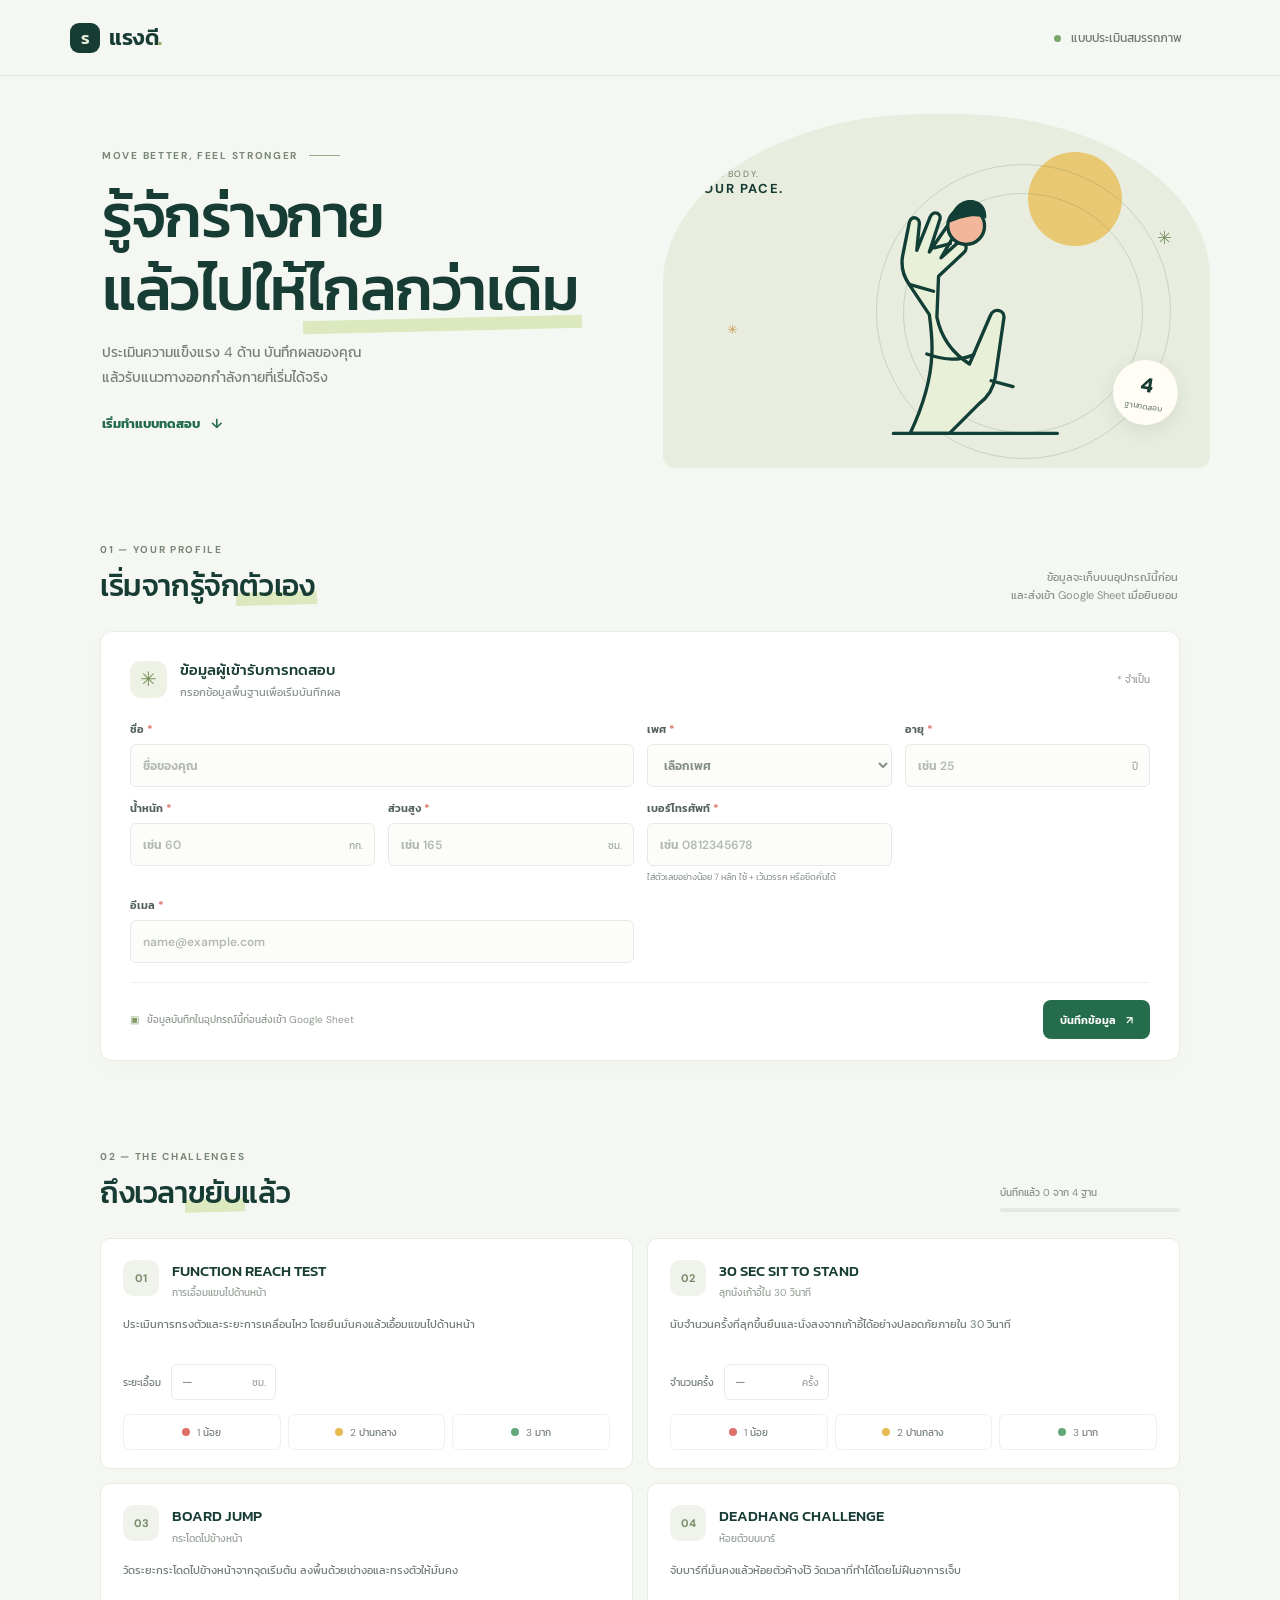
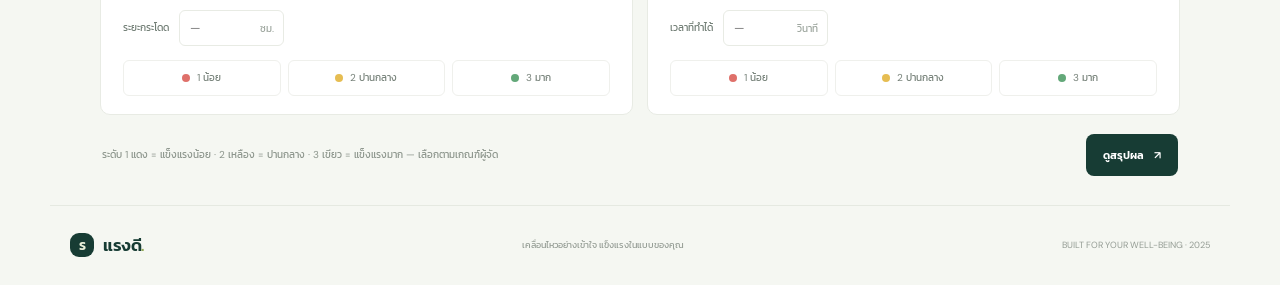
==== index.html @ 2c47b74b "Connect fitness assessment to Google Sheets Add contact fields, consent, and Sheets integration setu" ====
<!doctype html>
<html lang="th">
  <head>
    <meta charset="UTF-8" />
    <meta name="viewport" content="width=device-width, initial-scale=1.0" />
    <meta name="theme-color" content="#f5f7f2" />
    <meta
      name="description"
      content="บันทึกผลการทดสอบความแข็งแรงทั้ง 4 ฐาน พร้อมกราฟและคำแนะนำการออกกำลังกาย"
    />
    <title>แรงดี — แบบทดสอบความแข็งแรง</title>
    <link rel="preconnect" href="https://fonts.googleapis.com" />
    <link rel="preconnect" href="https://fonts.gstatic.com" crossorigin />
    <link
      href="https://fonts.googleapis.com/css2?family=DM+Sans:wght@400;500;600;700&family=Kanit:wght@400;500;600;700&display=swap"
      rel="stylesheet"
    />
    <link rel="stylesheet" href="styles.css" />
  </head>
  <body>
    <header class="topbar">
      <a class="brand" href="#" aria-label="แรงดี หน้าหลัก">
        <span class="brand-mark" aria-hidden="true">ร</span>
        <span>แรงดี<span class="brand-dot">.</span></span>
      </a>
      <span class="topbar-note"><span class="live-dot"></span> แบบประเมินสมรรถภาพ</span>
    </header>

    <main>
      <section class="hero">
        <div class="hero-copy">
          <div class="eyebrow"><span>MOVE BETTER, FEEL STRONGER</span><span class="eyebrow-line"></span></div>
          <h1>รู้จักร่างกาย<br />แล้วไปให้<span class="highlight">ไกลกว่าเดิม</span></h1>
          <p>ประเมินความแข็งแรง 4 ด้าน บันทึกผลของคุณ<br class="desktop-break" />แล้วรับแนวทางออกกำลังกายที่เริ่มได้จริง</p>
          <a class="text-link" href="#assessment">เริ่มทำแบบทดสอบ <span aria-hidden="true">↓</span></a>
        </div>
        <div class="hero-art" aria-hidden="true">
          <div class="art-sun"></div>
          <div class="art-circle art-circle-one"></div>
          <div class="art-circle art-circle-two"></div>
          <div class="art-caption"><span>YOUR BODY.</span><strong>YOUR PACE.</strong></div>
          <svg class="art-figure" viewBox="0 0 330 310" fill="none">
            <path d="M91 299c16-34 25-66 26-95 1-17-1-32-3-47l-24-36c-7-10-10-22-8-34l8-40c2-9 13-7 12 2l-3 31 16-40c4-9 15-4 11 5l-12 37 22-32c6-8 15 0 10 8l-18 31 19-17c8-6 15 5 8 11l-30 28-2 49c5 24 17 42 39 56l25-58c4-10 18-7 16 4l-10 69c-2 13-9 25-20 33l-35 35H91Z" fill="#E9F0D8" stroke="#123F35" stroke-width="4" stroke-linejoin="round"/>
            <path d="m120 77 19-5M91 121l28 8M111 204c23 8 38 8 56 1M188 236l26 7" stroke="#123F35" stroke-width="4" stroke-linecap="round"/>
            <circle cx="158" cy="51" r="22" fill="#F2B69B" stroke="#123F35" stroke-width="4"/>
            <path d="M138 47c2-17 13-29 28-27 12 2 17 11 16 22-12-5-25-3-44 5Z" fill="#123F35"/>
            <path d="M71 299h196" stroke="#123F35" stroke-width="4" stroke-linecap="round"/>
          </svg>
          <div class="art-sticker"><span>4</span><small>ฐานทดสอบ</small></div>
          <div class="art-sparkle sparkle-one">✳</div><div class="art-sparkle sparkle-two">✳</div>
        </div>
      </section>

      <section class="profile-section section-wrap" id="assessment">
        <div class="section-heading">
          <div>
            <div class="eyebrow"><span>01 — YOUR PROFILE</span></div>
            <h2>เริ่มจากรู้จัก<span class="highlight">ตัวเอง</span></h2>
          </div>
          <p class="section-side-note">ข้อมูลจะเก็บบนอุปกรณ์นี้ก่อน<br />และส่งเข้า Google Sheet เมื่อยินยอม</p>
        </div>
        <form class="profile-card" id="profile-form">
          <div class="profile-card-top">
            <div class="profile-icon" aria-hidden="true">✳</div>
            <div><h3>ข้อมูลผู้เข้ารับการทดสอบ</h3><p>กรอกข้อมูลพื้นฐานเพื่อเริ่มบันทึกผล</p></div>
            <span class="required-note">* จำเป็น</span>
          </div>
          <div class="form-grid">
            <label class="field field-name">
              <span>ชื่อ <b>*</b></span>
              <input name="name" autocomplete="name" placeholder="ชื่อของคุณ" required maxlength="60" />
            </label>
            <label class="field">
              <span>เพศ <b>*</b></span>
              <select name="gender" required>
                <option value="" disabled selected>เลือกเพศ</option>
                <option value="หญิง">หญิง</option>
                <option value="ชาย">ชาย</option>
                <option value="ไม่ระบุ">ไม่ระบุ</option>
              </select>
            </label>
            <label class="field">
              <span>อายุ <b>*</b></span>
              <span class="input-unit"><input name="age" type="number" min="5" max="120" placeholder="เช่น 25" required /><em>ปี</em></span>
            </label>
            <label class="field">
              <span>น้ำหนัก <b>*</b></span>
              <span class="input-unit"><input name="weight" type="number" min="10" max="400" step="0.1" placeholder="เช่น 60" required /><em>กก.</em></span>
            </label>
            <label class="field">
              <span>ส่วนสูง <b>*</b></span>
              <span class="input-unit"><input name="height" type="number" min="50" max="250" step="0.1" placeholder="เช่น 165" required /><em>ซม.</em></span>
            </label>
            <label class="field">
              <span>เบอร์โทรศัพท์ <b>*</b></span>
              <input name="phone" type="tel" autocomplete="tel" inputmode="tel" placeholder="เช่น 0812345678" required maxlength="20" aria-describedby="phone-help" />
              <small id="phone-help" class="field-help">ใส่ตัวเลขอย่างน้อย 7 หลัก ใช้ + เว้นวรรค หรือขีดคั่นได้</small>
            </label>
            <label class="field field-email">
              <span>อีเมล <b>*</b></span>
              <input name="email" type="email" autocomplete="email" placeholder="name@example.com" required maxlength="254" />
            </label>
          </div>
          <div class="profile-card-bottom">
            <span class="privacy-note"><span aria-hidden="true">▣</span> ข้อมูลบันทึกในอุปกรณ์นี้ก่อนส่งเข้า Google Sheet</span>
            <button class="button button-primary" type="submit">บันทึกข้อมูล <span aria-hidden="true">↗</span></button>
          </div>
        </form>
      </section>

      <section class="tests-section section-wrap" id="tests">
        <div class="section-heading">
          <div>
            <div class="eyebrow"><span>02 — THE CHALLENGES</span></div>
            <h2>ถึงเวลา<span class="highlight">ขยับ</span>แล้ว</h2>
          </div>
          <div class="progress-block"><span id="progress-label">บันทึกแล้ว 0 จาก 4 ฐาน</span><div class="progress-track"><span id="progress-bar"></span></div></div>
        </div>
        <div class="test-grid" id="test-grid"></div>
        <div class="test-footer">        <span>ระดับ 1 แดง = แข็งแรงน้อย · 2 เหลือง = ปานกลาง · 3 เขียว = แข็งแรงมาก — เลือกตามเกณฑ์ผู้จัด</span><button id="results-button" class="button button-dark" type="button">ดูสรุปผล <span aria-hidden="true">↗</span></button></div>
      </section>

      <section class="results-section section-wrap" id="results" hidden>
        <div class="section-heading">
          <div>
            <div class="eyebrow"><span>03 — YOUR RESULTS</span></div>
            <h2>ความแข็งแรง<span class="highlight">ของคุณ</span></h2>
          </div>
          <button class="button button-outline" id="print-button" type="button"><span aria-hidden="true">▤</span> พิมพ์ผลประเมิน</button>
        </div>
        <div class="results-grid">
          <article class="result-card chart-card">
            <div class="result-card-heading"><div><h3>ภาพรวมสมรรถภาพ</h3><p>คะแนนรายฐาน จากระดับ 1–3</p></div><span class="chart-badge">RADAR</span></div>
            <div class="chart-wrap" id="radar-chart"></div>
            <div class="chart-legend"><span><i class="legend-dot red"></i>1 แข็งแรงน้อย</span><span><i class="legend-dot yellow"></i>2 ปานกลาง</span><span><i class="legend-dot green"></i>3 แข็งแรงมาก</span></div>
          </article>
          <article class="result-card advice-card">
            <div class="result-card-heading"><div><h3>แนวทางพัฒนาต่อ</h3><p id="advice-intro">คำแนะนำเฉพาะจากผลการทดสอบ</p></div><span class="advice-icon" aria-hidden="true">↗</span></div>
            <div id="advice-list" class="advice-list"></div>
            <div class="safety-note"><span aria-hidden="true">✳</span><p>เริ่มจากระดับที่ทำไหว วอร์มอัปก่อนทุกครั้ง และหยุดทันทีหากมีอาการเจ็บหรือเวียนศีรษะ</p></div>
          </article>
        </div>
        <form class="sheet-submit-panel" id="sheet-submit-form">
          <div class="sheet-submit-copy">
            <h3>บันทึกผลลง Google Sheet</h3>
            <p>ข้อมูลติดต่อและผลทดสอบจะถูกส่งไปยังชีตของผู้จัดแบบประเมิน เพื่อใช้บันทึกผล กรุณายินยอมก่อนส่ง</p>
          </div>
          <label class="consent-row">
            <input id="sheet-consent" type="checkbox" required />
            <span>ฉันยินยอมให้ส่งข้อมูลติดต่อและผลการทดสอบไปจัดเก็บใน Google Sheet ตามที่ระบุไว้</span>
          </label>
          <div class="sheet-submit-actions">
            <p id="sheet-submit-status" class="sheet-submit-status" role="status" aria-live="polite"></p>
            <button id="sheet-submit-button" class="button button-primary" type="submit">ยินยอมและส่งผล <span aria-hidden="true">↗</span></button>
          </div>
        </form>
        <div class="result-bottom"><span id="result-profile"></span><button class="text-link" id="edit-results" type="button">กลับไปแก้ไขผล <span aria-hidden="true">↑</span></button></div>
      </section>
    </main>

    <footer><a class="brand footer-brand" href="#"><span class="brand-mark" aria-hidden="true">ร</span><span>แรงดี<span class="brand-dot">.</span></span></a><span>เคลื่อนไหวอย่างเข้าใจ แข็งแรงในแบบของคุณ</span><span>BUILT FOR YOUR WELL-BEING · 2025</span></footer>

    <script src="config.js"></script>
    <script src="app.js"></script>
  </body>
</html>
---- styles.css ----
:root {
  color-scheme: light;
  --ink: #173c34;
  --muted: #78827b;
  --paper: #f5f7f2;
  --white: #fff;
  --green: #256c4d;
  --mint: #e6eddb;
  --line: #e6e9e2;
  --red: #df706a;
  --yellow: #e6bd52;
  --strong-green: #63a879;
  font-family: "DM Sans", "Kanit", sans-serif;
}

* { box-sizing: border-box; }
html { scroll-behavior: smooth; }
body { margin: 0; background: var(--paper); color: var(--ink); }
button, input, select { font: inherit; }
button, a { -webkit-tap-highlight-color: transparent; }
button { cursor: pointer; }
.topbar { height: 76px; padding: 0 max(calc((100vw - 1180px) / 2), 5.5vw); display: flex; align-items: center; justify-content: space-between; border-bottom: 1px solid rgba(23,60,52,.08); }
.brand { display: inline-flex; gap: 9px; align-items: center; color: var(--ink); font-family: "Kanit", sans-serif; font-size: 22px; font-weight: 600; text-decoration: none; letter-spacing: -.5px; }
.brand-mark { width: 30px; height: 30px; display: grid; place-items: center; border-radius: 9px; background: var(--ink); color: #e8f0da; font-size: 17px; }
.brand-dot { color: #93aa57; }
.topbar-note { margin-left: auto; margin-right: 28px; color: #6f7a72; font-size: 12px; }
.live-dot { display: inline-block; width: 7px; height: 7px; margin-right: 7px; border-radius: 50%; background: #79a66d; }
.button { min-height: 44px; display: inline-flex; align-items: center; justify-content: center; gap: 10px; padding: 0 17px; border: 0; border-radius: 8px; font-weight: 600; transition: transform .18s ease, background .18s ease; }
.button:hover { transform: translateY(-1px); }
.button svg { width: 17px; height: 17px; fill: none; stroke: currentColor; stroke-width: 1.6; stroke-linecap: round; stroke-linejoin: round; }
.button-outline { border: 1px solid #dfe4dc; background: transparent; color: var(--ink); }
.button-outline:hover { background: white; }
.button-primary { background: var(--green); color: white; }
.button-primary:hover { background: #1d5e41; }
.button-dark { background: var(--ink); color: white; }
.button-dark:hover { background: #24574a; }
.hero { position: relative; display: grid; grid-template-columns: 1.04fr .96fr; align-items: center; max-width: 1180px; min-height: 438px; margin: auto; padding: 26px 20px 34px; overflow: hidden; }
.hero-copy { z-index: 1; padding-left: 32px; }
.eyebrow { display: flex; align-items: center; gap: 11px; color: #788678; font-size: 10px; font-weight: 700; letter-spacing: 1.7px; }
.eyebrow-line { width: 31px; height: 1px; background: #9baa8c; }
h1, h2, h3, p { margin-top: 0; }
.hero h1 { margin: 17px 0 14px; font-family: "Kanit", sans-serif; font-size: clamp(42px, 5vw, 61px); font-weight: 500; line-height: 1.2; letter-spacing: -1.5px; }
.highlight { position: relative; white-space: nowrap; }
.highlight::after { position: absolute; z-index: -1; right: -3px; bottom: 3px; left: -3px; height: 13px; content: ""; background: #dce8bd; transform: rotate(-1.3deg); }
.hero-copy p { margin-bottom: 22px; color: #758078; font-size: 14px; line-height: 1.8; }
.text-link { padding: 0; border: 0; background: transparent; color: var(--green); font-size: 13px; font-weight: 700; text-decoration: none; }
.text-link span { display: inline-block; margin-left: 8px; transition: transform .15s ease; }
.text-link:hover span { transform: translateY(3px); }
.hero-art { position: relative; height: 354px; overflow: hidden; border-radius: 48% 46% 12px 12px; background: #e8eddf; }
.art-sun { position: absolute; top: 38px; right: 88px; width: 94px; height: 94px; border-radius: 50%; background: #e9c873; }
.art-circle { position: absolute; border: 1px solid rgba(53,88,64,.18); border-radius: 50%; }
.art-circle-one { width: 240px; height: 240px; top: 79px; right: 67px; }
.art-circle-two { width: 295px; height: 295px; top: 50px; right: 39px; }
.art-figure { position: absolute; right: 100px; bottom: 0; width: 276px; height: 310px; }
.art-caption { position: absolute; top: 54px; left: 32px; display: flex; flex-direction: column; color: #6e7c68; font-size: 9px; letter-spacing: 1.6px; }
.art-caption strong { color: var(--ink); font-size: 13px; }
.art-sticker { position: absolute; right: 32px; bottom: 43px; display: grid; width: 65px; height: 65px; align-content: center; justify-items: center; border-radius: 50%; background: #fffdf6; box-shadow: 0 5px 20px #173c3417; transform: rotate(9deg); }
.art-sticker span { font-family: "Kanit", sans-serif; font-size: 22px; font-weight: 600; line-height: 1; }
.art-sticker small { margin-top: 4px; color: #738075; font-size: 8px; }
.art-sparkle { position: absolute; color: #799464; font-size: 18px; }
.sparkle-one { top: 112px; right: 38px; }
.sparkle-two { top: 207px; left: 64px; color: #c69e54; font-size: 13px; }
.section-wrap { max-width: 1120px; margin: 0 auto; padding: 56px 20px 24px; scroll-margin-top: 20px; }
.profile-section { padding-top: 29px; }
.section-heading { display: flex; align-items: end; justify-content: space-between; margin-bottom: 23px; }
.section-heading h2 { margin: 7px 0 0; font-family: "Kanit", sans-serif; font-size: 30px; font-weight: 500; letter-spacing: -.4px; }
.section-side-note { margin: 0 2px 3px; color: #889188; font-size: 11px; line-height: 1.7; text-align: right; }
.profile-card { padding: 26px 29px 21px; border: 1px solid #eaede6; border-radius: 12px; background: white; box-shadow: 0 8px 26px #173c3405; }
.profile-card-top { display: flex; align-items: center; gap: 13px; margin-bottom: 21px; }
.profile-icon { width: 37px; height: 37px; display: grid; place-items: center; border-radius: 11px; background: #edf2e4; color: #78905b; font-size: 20px; }
.profile-card-top h3 { margin: 0 0 3px; font-family: "Kanit", sans-serif; font-size: 15px; font-weight: 500; }
.profile-card-top p { margin: 0; color: #8a938c; font-size: 11px; }
.required-note { margin-left: auto; color: #99a097; font-size: 10px; }
.required-note::first-letter { color: #d87969; }
.form-grid { display: grid; grid-template-columns: repeat(4, minmax(0, 1fr)); gap: 13px; }
.field-name, .field-email { grid-column: span 2; }
.field { display: flex; flex-direction: column; gap: 7px; color: #53625a; font-size: 11px; font-weight: 600; }
.field > span:first-child b { color: #d77767; }
.field input, .field select { width: 100%; height: 43px; padding: 0 12px; border: 1px solid #e7eae4; border-radius: 6px; outline: none; background: #fcfdfb; color: var(--ink); font-size: 12px; }
.field input::placeholder { color: #b2b9b1; }
.field-help { margin-top: -3px; color: #929b93; font-size: 9px; font-weight: 400; }
.field input:focus, .field select:focus { border-color: #94ad82; box-shadow: 0 0 0 3px #8aa77320; }
.field select { appearance: auto; color: #869087; }
.input-unit { position: relative; display: block; }
.input-unit input { padding-right: 43px; }
.input-unit em { position: absolute; top: 50%; right: 12px; color: #a0a9a0; font-size: 10px; font-style: normal; font-weight: 400; transform: translateY(-50%); }
.profile-card-bottom { display: flex; align-items: center; justify-content: space-between; margin-top: 19px; padding-top: 17px; border-top: 1px solid #f0f1ed; }
.privacy-note { color: #919990; font-size: 10px; }
.privacy-note span { margin-right: 5px; color: #849b68; }
.profile-card-bottom .button { min-height: 39px; font-size: 11px; }
.tests-section { padding-top: 65px; }
.progress-block { width: 180px; margin-bottom: 3px; color: #858e86; font-size: 10px; }
.progress-track { height: 4px; margin-top: 8px; overflow: hidden; border-radius: 5px; background: #e5e9e1; }
.progress-track span { display: block; width: 0; height: 100%; border-radius: inherit; background: #78a267; transition: width .3s ease; }
.test-grid { display: grid; grid-template-columns: repeat(2, 1fr); gap: 14px; }
.test-card { position: relative; padding: 21px 22px 18px; border: 1px solid #e8ebe4; border-radius: 10px; background: white; transition: border-color .2s, transform .2s, box-shadow .2s; }
.test-card:hover { border-color: #cbd6c3; box-shadow: 0 7px 22px #173c3407; transform: translateY(-2px); }
.test-card-header { display: flex; align-items: start; gap: 13px; }
.test-number { display: grid; width: 36px; height: 36px; flex: 0 0 auto; place-items: center; border-radius: 10px; background: #f0f3eb; color: #788b68; font-size: 11px; font-weight: 700; }
.test-name { margin: 1px 0 4px; font-family: "Kanit", sans-serif; font-size: 15px; font-weight: 500; line-height: 1.35; }
.test-subtitle { margin: 0; color: #98a098; font-size: 10px; }
.test-description { min-height: 35px; margin: 16px 0 13px; color: #717d74; font-size: 11px; line-height: 1.6; }
.test-measure { display: flex; align-items: center; gap: 10px; margin-bottom: 14px; }
.test-measure label { color: #6e7b72; font-size: 10px; }
.measure-input-wrap { position: relative; width: 105px; }
.measure-input-wrap input { width: 100%; height: 36px; padding: 0 38px 0 10px; border: 1px solid #e8ebe4; border-radius: 6px; outline: none; font-size: 12px; }
.measure-input-wrap input:focus { border-color: #94ad82; }
.measure-input-wrap span { position: absolute; top: 50%; right: 10px; color: #9ca59d; font-size: 10px; transform: translateY(-50%); }
.level-picker { display: grid; grid-template-columns: repeat(3, 1fr); gap: 7px; }
.level-option { position: relative; }
.level-option input { position: absolute; width: 1px; height: 1px; opacity: 0; }
.level-option span { display: flex; min-height: 36px; align-items: center; justify-content: center; gap: 7px; border: 1px solid #eff0ec; border-radius: 6px; color: #758078; font-size: 10px; cursor: pointer; transition: .15s ease; }
.level-option span::before { width: 8px; height: 8px; border-radius: 50%; content: ""; background: var(--level-color); }
.level-option input:checked + span { border-color: var(--level-color); background: var(--level-bg); color: var(--level-text); font-weight: 700; }
.level-option input:focus-visible + span { outline: 2px solid #527f61; outline-offset: 2px; }
.level-red { --level-color: var(--red); --level-bg: #fff3f1; --level-text: #bb5c56; }
.level-yellow { --level-color: var(--yellow); --level-bg: #fff9e9; --level-text: #a8862f; }
.level-green { --level-color: var(--strong-green); --level-bg: #eff8f0; --level-text: #4b8c5c; }
.test-footer { display: flex; align-items: center; justify-content: space-between; padding: 19px 2px 0; color: #8b948b; font-size: 10px; }
.test-footer .button { min-height: 42px; font-size: 11px; }
.results-section { padding-top: 60px; padding-bottom: 65px; }
.results-grid { display: grid; grid-template-columns: 1fr 1fr; gap: 15px; }
.result-card { padding: 24px; border: 1px solid #e8ebe4; border-radius: 11px; background: #fff; }
.result-card-heading { display: flex; align-items: start; justify-content: space-between; }
.result-card-heading h3 { margin: 0 0 5px; font-family: "Kanit", sans-serif; font-size: 16px; font-weight: 500; }
.result-card-heading p { margin: 0; color: #929b93; font-size: 10px; }
.chart-badge { padding: 5px 8px; border-radius: 4px; background: #f2f4ee; color: #7d8c6c; font-size: 8px; font-weight: 700; letter-spacing: 1px; }
.chart-wrap { display: grid; min-height: 280px; place-items: center; }
.chart-wrap svg { width: min(100%, 370px); height: 280px; overflow: visible; }
.chart-legend { display: flex; justify-content: center; gap: 19px; color: #78827b; font-size: 9px; }
.chart-legend span { display: inline-flex; align-items: center; gap: 6px; }
.legend-dot { width: 8px; height: 8px; border-radius: 50%; }
.legend-dot.red { background: var(--red); }.legend-dot.yellow { background: var(--yellow); }.legend-dot.green { background: var(--strong-green); }
.advice-icon { display: grid; width: 30px; height: 30px; place-items: center; border-radius: 50%; background: #edf2e5; color: #628154; }
.advice-list { display: grid; gap: 0; margin-top: 17px; }
.advice-item { display: grid; grid-template-columns: 28px 1fr; gap: 10px; padding: 12px 0; border-top: 1px solid #f0f1ed; }
.advice-index { display: grid; width: 26px; height: 26px; place-items: center; border-radius: 8px; background: #f0f3eb; color: #69825d; font-size: 10px; font-weight: 700; }
.advice-item h4 { margin: 0 0 4px; font-family: "Kanit", sans-serif; font-size: 12px; font-weight: 500; }
.advice-item p { margin: 0; color: #828b83; font-size: 10px; line-height: 1.7; }
.safety-note { display: flex; gap: 9px; margin-top: 10px; padding: 12px; border-radius: 7px; background: #f8f8f2; color: #879079; }
.safety-note span { color: #a6a55e; font-size: 14px; }
.safety-note p { margin: 0; font-size: 9px; line-height: 1.7; }
.result-bottom { display: flex; justify-content: space-between; margin-top: 17px; color: #89928a; font-size: 10px; }
.result-bottom .text-link { font-size: 10px; }
.sheet-submit-panel { display: grid; gap: 15px; margin-top: 16px; padding: 21px 23px; border: 1px solid #e5e9df; border-radius: 10px; background: #fff; }
.sheet-submit-copy h3 { margin: 0 0 5px; font-family: "Kanit", sans-serif; font-size: 15px; font-weight: 500; }
.sheet-submit-copy p { margin: 0; color: #828b83; font-size: 10px; line-height: 1.7; }
.consent-row { display: flex; align-items: start; gap: 9px; color: #53625a; font-size: 11px; line-height: 1.6; cursor: pointer; }
.consent-row input { width: 16px; height: 16px; flex: 0 0 auto; margin: 1px 0 0; accent-color: var(--green); }
.sheet-submit-actions { display: flex; align-items: center; justify-content: space-between; gap: 12px; padding-top: 12px; border-top: 1px solid #f0f1ed; }
.sheet-submit-status { margin: 0; color: #78827b; font-size: 10px; line-height: 1.6; }
.sheet-submit-status[data-state="sent"] { color: #8a743b; }
.sheet-submit-status[data-state="error"] { color: #b94e47; }
.sheet-submit-actions .button { min-height: 39px; flex: 0 0 auto; font-size: 11px; }
.sheet-submit-actions .button:disabled { cursor: wait; opacity: .65; }
footer { display: flex; max-width: 1180px; min-height: 80px; align-items: center; justify-content: space-between; margin: 5px auto 0; padding: 15px 20px; border-top: 1px solid #e5e9e1; color: #949c94; font-size: 9px; }
.footer-brand { font-size: 17px; }
.footer-brand .brand-mark { width: 24px; height: 24px; font-size: 14px; }
[hidden] { display: none !important; }

@media (min-width: 1400px) { .hero { min-height: 470px; } }
@media (max-width: 760px) {
  .topbar { height: 64px; padding: 0 20px; }.brand { font-size: 20px; }.topbar-note { display: none; }
  .hero { grid-template-columns: 1fr .8fr; min-height: 355px; padding: 32px 20px 26px; }.hero-copy { padding-left: 0; }.hero h1 { font-size: clamp(35px, 7vw, 49px); }.hero-copy p { font-size: 12px; }.hero-art { height: 285px; }.art-figure { right: 48px; width: 235px; height: 270px; }.art-sun { right: 45px; width: 78px; height: 78px; }.art-circle-one { right: 28px; width: 205px; height: 205px; }.art-circle-two { right: 5px; width: 250px; height: 250px; }.art-sticker { right: 10px; bottom: 34px; width: 55px; height: 55px; }.art-caption { top: 40px; left: 17px; }.sparkle-two { left: 30px; }
  .section-wrap { padding-right: 20px; padding-left: 20px; }.profile-section { padding-top: 25px; }.form-grid { grid-template-columns: repeat(2, 1fr); }.field-name, .field-email { grid-column: span 2; }.test-grid { gap: 10px; }.test-card { padding: 17px 15px; }.test-name { font-size: 13px; }.test-description { min-height: 54px; font-size: 10px; }.level-option span { gap: 4px; font-size: 9px; }.results-grid { gap: 10px; }.result-card { padding: 18px; }.chart-wrap { min-height: 250px; }.chart-wrap svg { height: 250px; }
}
@media (max-width: 540px) {
  .topbar { padding: 0 16px; }.hero { display: block; min-height: 550px; padding: 39px 20px 22px; }.hero-copy { position: relative; z-index: 2; }.hero h1 { margin-top: 14px; font-size: 43px; }.hero-art { position: absolute; right: 20px; bottom: 18px; left: 20px; height: 240px; border-radius: 45% 45% 10px 10px; }.art-figure { right: calc(50% - 112px); width: 215px; height: 230px; }.art-sun { top: 18px; right: calc(50% - 83px); width: 65px; height: 65px; }.art-circle-one { top: 45px; right: calc(50% - 101px); width: 185px; height: 185px; }.art-circle-two { top: 25px; right: calc(50% - 123px); width: 230px; height: 230px; }.art-caption { top: 34px; left: 22px; }.art-sticker { right: 22px; bottom: 24px; }.sparkle-one { top: 75px; right: 24px; }.sparkle-two { top: 137px; left: 22px; }
  .section-wrap { padding: 45px 16px 18px; }.profile-section { padding-top: 22px; }.section-heading { align-items: start; }.section-heading h2 { font-size: 26px; }.section-side-note { font-size: 9px; }.profile-card { padding: 20px 16px 16px; }.profile-card-top { gap: 10px; }.profile-card-top p { font-size: 9px; }.required-note { font-size: 9px; }.form-grid { gap: 12px 9px; }.field { font-size: 10px; }.field input, .field select { height: 41px; padding: 0 9px; font-size: 11px; }.profile-card-bottom { align-items: start; gap: 10px; }.privacy-note { max-width: 145px; line-height: 1.6; }.profile-card-bottom .button { min-height: 36px; padding: 0 11px; font-size: 10px; white-space: nowrap; }
  .tests-section { padding-top: 50px; }.progress-block { width: 110px; margin-top: 5px; font-size: 9px; }.test-grid { grid-template-columns: 1fr; }.test-card { padding: 17px; }.test-description { min-height: 0; margin: 12px 0; }.test-footer { align-items: start; gap: 12px; font-size: 9px; line-height: 1.6; }.test-footer .button { min-height: 38px; padding: 0 11px; font-size: 10px; white-space: nowrap; }
  .results-section { padding-top: 48px; }.results-section > .section-heading { align-items: end; }.results-section .section-heading .button { min-height: 36px; padding: 0 9px; font-size: 9px; }.results-grid { grid-template-columns: 1fr; }.result-card { padding: 19px; }.chart-wrap { min-height: 265px; }.chart-wrap svg { height: 265px; }.sheet-submit-panel { padding: 17px; }.sheet-submit-actions { align-items: start; flex-direction: column; }.sheet-submit-actions .button { align-self: stretch; }.result-bottom { gap: 12px; font-size: 9px; }.result-bottom .text-link { font-size: 9px; white-space: nowrap; }
  footer { flex-wrap: wrap; gap: 10px; padding: 17px 16px; }footer > span:last-child { width: 100%; }
}
@media print {
  body { background: white; }.topbar, .hero, .profile-section, .tests-section, footer, .results-section > .section-heading .button, .sheet-submit-panel, .result-bottom .text-link { display: none !important; }.results-section[hidden] { display: block !important; }.results-section { display: block !important; max-width: none; padding: 0; }.section-heading { margin-bottom: 10px; }.results-grid { grid-template-columns: 1fr 1fr; }.result-card { break-inside: avoid; box-shadow: none; }
}
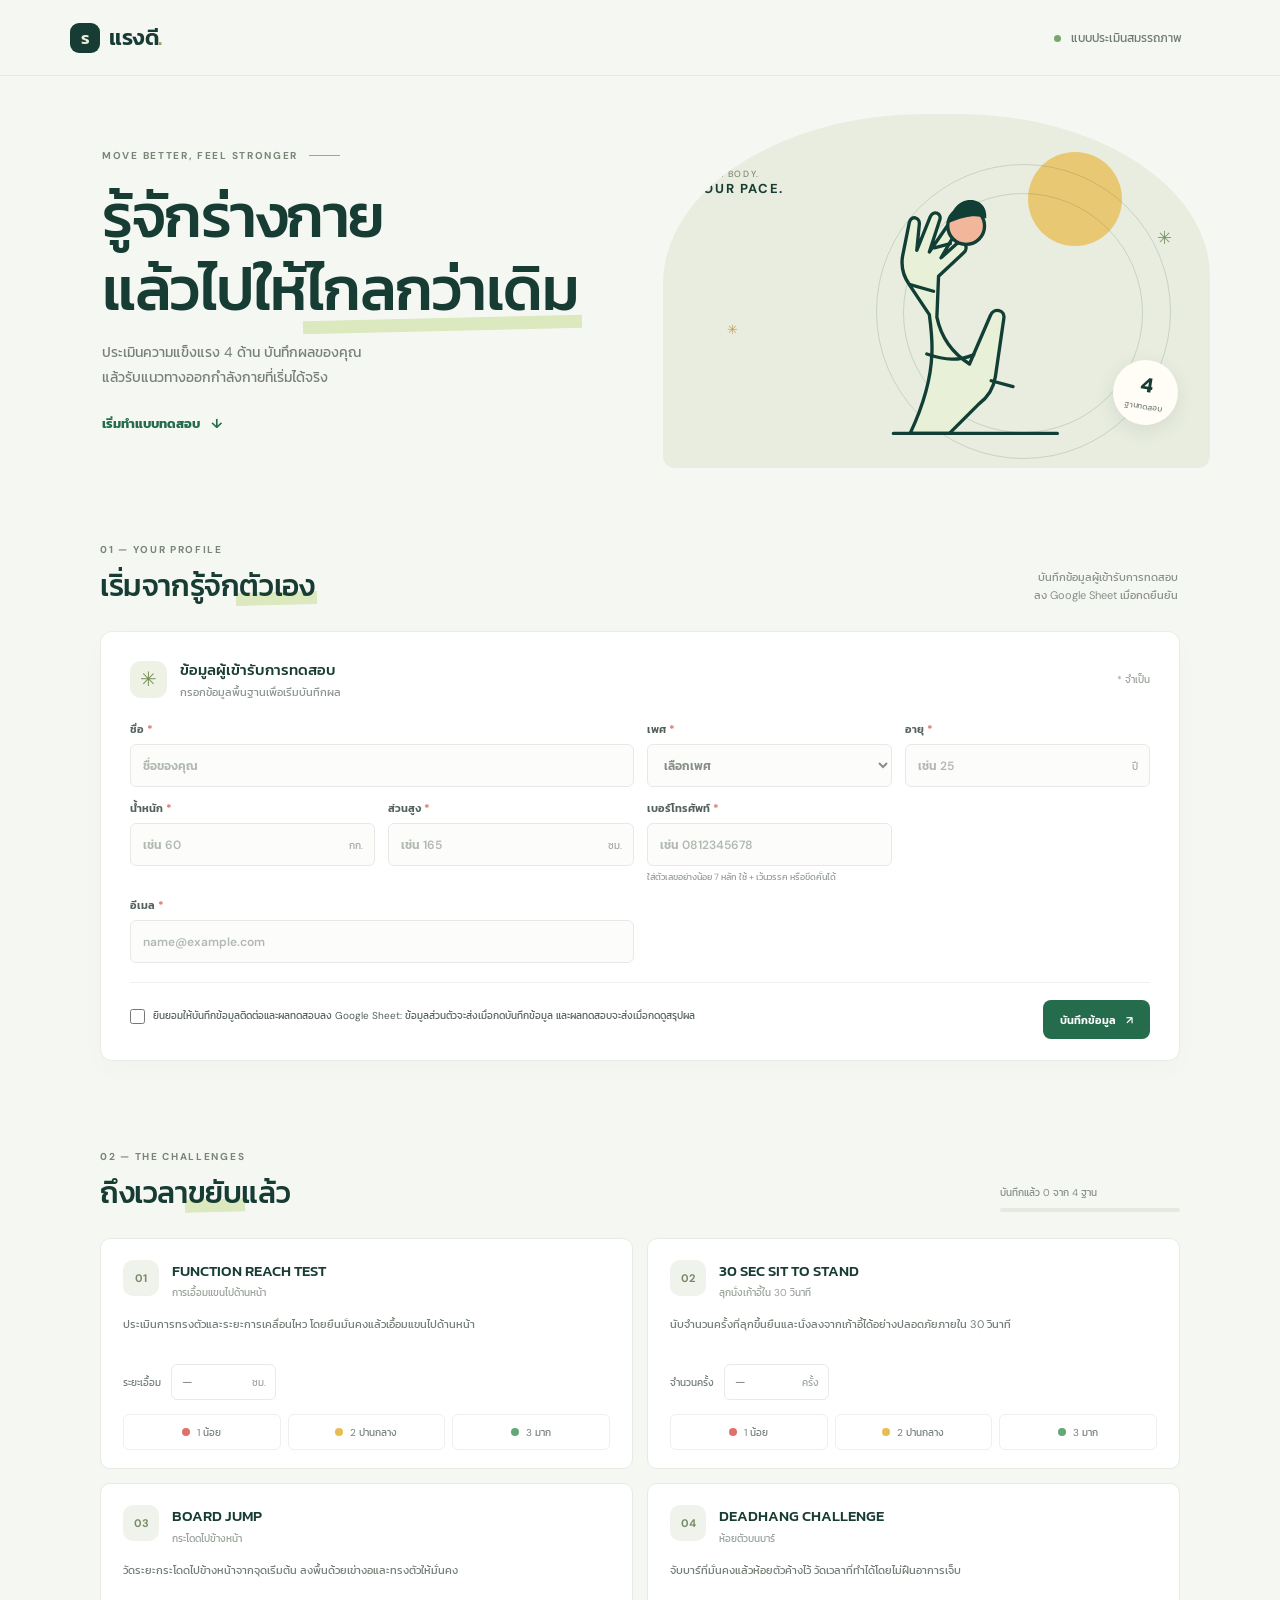
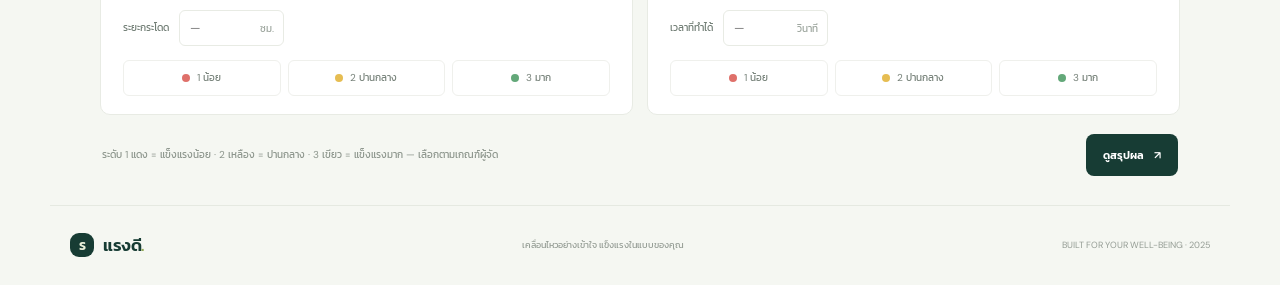
==== commit 15ff78b6: "Deploy staged fitness assessment saves Co-authored-by: Copilot <223556219+Copilot@users.noreply.gith" ====
--- a/index.html
+++ b/index.html
@@ -57,7 +57,7 @@
             <div class="eyebrow"><span>01 — YOUR PROFILE</span></div>
             <h2>เริ่มจากรู้จัก<span class="highlight">ตัวเอง</span></h2>
           </div>
-          <p class="section-side-note">ข้อมูลจะเก็บบนอุปกรณ์นี้ก่อน<br />และส่งเข้า Google Sheet เมื่อยินยอม</p>
+          <p class="section-side-note">บันทึกข้อมูลผู้เข้ารับการทดสอบ<br />ลง Google Sheet เมื่อกดยืนยัน</p>
         </div>
         <form class="profile-card" id="profile-form">
           <div class="profile-card-top">
@@ -102,8 +102,14 @@
             </label>
           </div>
           <div class="profile-card-bottom">
-            <span class="privacy-note"><span aria-hidden="true">▣</span> ข้อมูลบันทึกในอุปกรณ์นี้ก่อนส่งเข้า Google Sheet</span>
-            <button class="button button-primary" type="submit">บันทึกข้อมูล <span aria-hidden="true">↗</span></button>
+            <div class="profile-save-copy">
+              <label class="profile-consent">
+                <input name="consented" type="checkbox" required />
+                <span>ยินยอมให้บันทึกข้อมูลติดต่อและผลทดสอบลง Google Sheet: ข้อมูลส่วนตัวจะส่งเมื่อกดบันทึกข้อมูล และผลทดสอบจะส่งเมื่อกดดูสรุปผล</span>
+              </label>
+              <p id="profile-sheet-status" class="sheet-submit-status" role="status" aria-live="polite"></p>
+            </div>
+            <button id="profile-save-button" class="button button-primary" type="submit">บันทึกข้อมูล <span aria-hidden="true">↗</span></button>
           </div>
         </form>
       </section>
@@ -140,21 +146,7 @@
             <div class="safety-note"><span aria-hidden="true">✳</span><p>เริ่มจากระดับที่ทำไหว วอร์มอัปก่อนทุกครั้ง และหยุดทันทีหากมีอาการเจ็บหรือเวียนศีรษะ</p></div>
           </article>
         </div>
-        <form class="sheet-submit-panel" id="sheet-submit-form">
-          <div class="sheet-submit-copy">
-            <h3>บันทึกผลลง Google Sheet</h3>
-            <p>ข้อมูลติดต่อและผลทดสอบจะถูกส่งไปยังชีตของผู้จัดแบบประเมิน เพื่อใช้บันทึกผล กรุณายินยอมก่อนส่ง</p>
-          </div>
-          <label class="consent-row">
-            <input id="sheet-consent" type="checkbox" required />
-            <span>ฉันยินยอมให้ส่งข้อมูลติดต่อและผลการทดสอบไปจัดเก็บใน Google Sheet ตามที่ระบุไว้</span>
-          </label>
-          <div class="sheet-submit-actions">
-            <p id="sheet-submit-status" class="sheet-submit-status" role="status" aria-live="polite"></p>
-            <button id="sheet-submit-button" class="button button-primary" type="submit">ยินยอมและส่งผล <span aria-hidden="true">↗</span></button>
-          </div>
-        </form>
-        <div class="result-bottom"><span id="result-profile"></span><button class="text-link" id="edit-results" type="button">กลับไปแก้ไขผล <span aria-hidden="true">↑</span></button></div>
+        <div class="result-bottom"><div><span id="result-profile"></span><p id="results-sheet-status" class="sheet-submit-status" role="status" aria-live="polite"></p></div><button class="text-link" id="edit-results" type="button">กลับไปแก้ไขผล <span aria-hidden="true">↑</span></button></div>
       </section>
     </main>
 
--- a/styles.css
+++ b/styles.css
@@ -84,7 +84,10 @@
 .input-unit { position: relative; display: block; }
 .input-unit input { padding-right: 43px; }
 .input-unit em { position: absolute; top: 50%; right: 12px; color: #a0a9a0; font-size: 10px; font-style: normal; font-weight: 400; transform: translateY(-50%); }
-.profile-card-bottom { display: flex; align-items: center; justify-content: space-between; margin-top: 19px; padding-top: 17px; border-top: 1px solid #f0f1ed; }
+.profile-card-bottom { display: flex; align-items: center; justify-content: space-between; gap: 18px; margin-top: 19px; padding-top: 17px; border-top: 1px solid #f0f1ed; }
+.profile-save-copy { display: grid; flex: 1; gap: 7px; }
+.profile-consent { display: flex; align-items: start; gap: 8px; color: #53625a; font-size: 10px; line-height: 1.6; cursor: pointer; }
+.profile-consent input { width: 15px; height: 15px; flex: 0 0 auto; margin: 1px 0 0; accent-color: var(--green); }
 .privacy-note { color: #919990; font-size: 10px; }
 .privacy-note span { margin-right: 5px; color: #849b68; }
 .profile-card-bottom .button { min-height: 39px; font-size: 11px; }
@@ -142,17 +145,10 @@
 .safety-note p { margin: 0; font-size: 9px; line-height: 1.7; }
 .result-bottom { display: flex; justify-content: space-between; margin-top: 17px; color: #89928a; font-size: 10px; }
 .result-bottom .text-link { font-size: 10px; }
-.sheet-submit-panel { display: grid; gap: 15px; margin-top: 16px; padding: 21px 23px; border: 1px solid #e5e9df; border-radius: 10px; background: #fff; }
-.sheet-submit-copy h3 { margin: 0 0 5px; font-family: "Kanit", sans-serif; font-size: 15px; font-weight: 500; }
-.sheet-submit-copy p { margin: 0; color: #828b83; font-size: 10px; line-height: 1.7; }
-.consent-row { display: flex; align-items: start; gap: 9px; color: #53625a; font-size: 11px; line-height: 1.6; cursor: pointer; }
-.consent-row input { width: 16px; height: 16px; flex: 0 0 auto; margin: 1px 0 0; accent-color: var(--green); }
-.sheet-submit-actions { display: flex; align-items: center; justify-content: space-between; gap: 12px; padding-top: 12px; border-top: 1px solid #f0f1ed; }
 .sheet-submit-status { margin: 0; color: #78827b; font-size: 10px; line-height: 1.6; }
 .sheet-submit-status[data-state="sent"] { color: #8a743b; }
 .sheet-submit-status[data-state="error"] { color: #b94e47; }
-.sheet-submit-actions .button { min-height: 39px; flex: 0 0 auto; font-size: 11px; }
-.sheet-submit-actions .button:disabled { cursor: wait; opacity: .65; }
+.profile-card-bottom .button:disabled { cursor: wait; opacity: .65; }
 footer { display: flex; max-width: 1180px; min-height: 80px; align-items: center; justify-content: space-between; margin: 5px auto 0; padding: 15px 20px; border-top: 1px solid #e5e9e1; color: #949c94; font-size: 9px; }
 .footer-brand { font-size: 17px; }
 .footer-brand .brand-mark { width: 24px; height: 24px; font-size: 14px; }
@@ -168,9 +164,9 @@
   .topbar { padding: 0 16px; }.hero { display: block; min-height: 550px; padding: 39px 20px 22px; }.hero-copy { position: relative; z-index: 2; }.hero h1 { margin-top: 14px; font-size: 43px; }.hero-art { position: absolute; right: 20px; bottom: 18px; left: 20px; height: 240px; border-radius: 45% 45% 10px 10px; }.art-figure { right: calc(50% - 112px); width: 215px; height: 230px; }.art-sun { top: 18px; right: calc(50% - 83px); width: 65px; height: 65px; }.art-circle-one { top: 45px; right: calc(50% - 101px); width: 185px; height: 185px; }.art-circle-two { top: 25px; right: calc(50% - 123px); width: 230px; height: 230px; }.art-caption { top: 34px; left: 22px; }.art-sticker { right: 22px; bottom: 24px; }.sparkle-one { top: 75px; right: 24px; }.sparkle-two { top: 137px; left: 22px; }
   .section-wrap { padding: 45px 16px 18px; }.profile-section { padding-top: 22px; }.section-heading { align-items: start; }.section-heading h2 { font-size: 26px; }.section-side-note { font-size: 9px; }.profile-card { padding: 20px 16px 16px; }.profile-card-top { gap: 10px; }.profile-card-top p { font-size: 9px; }.required-note { font-size: 9px; }.form-grid { gap: 12px 9px; }.field { font-size: 10px; }.field input, .field select { height: 41px; padding: 0 9px; font-size: 11px; }.profile-card-bottom { align-items: start; gap: 10px; }.privacy-note { max-width: 145px; line-height: 1.6; }.profile-card-bottom .button { min-height: 36px; padding: 0 11px; font-size: 10px; white-space: nowrap; }
   .tests-section { padding-top: 50px; }.progress-block { width: 110px; margin-top: 5px; font-size: 9px; }.test-grid { grid-template-columns: 1fr; }.test-card { padding: 17px; }.test-description { min-height: 0; margin: 12px 0; }.test-footer { align-items: start; gap: 12px; font-size: 9px; line-height: 1.6; }.test-footer .button { min-height: 38px; padding: 0 11px; font-size: 10px; white-space: nowrap; }
-  .results-section { padding-top: 48px; }.results-section > .section-heading { align-items: end; }.results-section .section-heading .button { min-height: 36px; padding: 0 9px; font-size: 9px; }.results-grid { grid-template-columns: 1fr; }.result-card { padding: 19px; }.chart-wrap { min-height: 265px; }.chart-wrap svg { height: 265px; }.sheet-submit-panel { padding: 17px; }.sheet-submit-actions { align-items: start; flex-direction: column; }.sheet-submit-actions .button { align-self: stretch; }.result-bottom { gap: 12px; font-size: 9px; }.result-bottom .text-link { font-size: 9px; white-space: nowrap; }
+  .results-section { padding-top: 48px; }.results-section > .section-heading { align-items: end; }.results-section .section-heading .button { min-height: 36px; padding: 0 9px; font-size: 9px; }.results-grid { grid-template-columns: 1fr; }.result-card { padding: 19px; }.chart-wrap { min-height: 265px; }.chart-wrap svg { height: 265px; }.result-bottom { gap: 12px; font-size: 9px; }.result-bottom .text-link { font-size: 9px; white-space: nowrap; }
   footer { flex-wrap: wrap; gap: 10px; padding: 17px 16px; }footer > span:last-child { width: 100%; }
 }
 @media print {
-  body { background: white; }.topbar, .hero, .profile-section, .tests-section, footer, .results-section > .section-heading .button, .sheet-submit-panel, .result-bottom .text-link { display: none !important; }.results-section[hidden] { display: block !important; }.results-section { display: block !important; max-width: none; padding: 0; }.section-heading { margin-bottom: 10px; }.results-grid { grid-template-columns: 1fr 1fr; }.result-card { break-inside: avoid; box-shadow: none; }
+  body { background: white; }.topbar, .hero, .profile-section, .tests-section, footer, .results-section > .section-heading .button, .result-bottom .text-link { display: none !important; }.results-section[hidden] { display: block !important; }.results-section { display: block !important; max-width: none; padding: 0; }.section-heading { margin-bottom: 10px; }.results-grid { grid-template-columns: 1fr 1fr; }.result-card { break-inside: avoid; box-shadow: none; }
 }
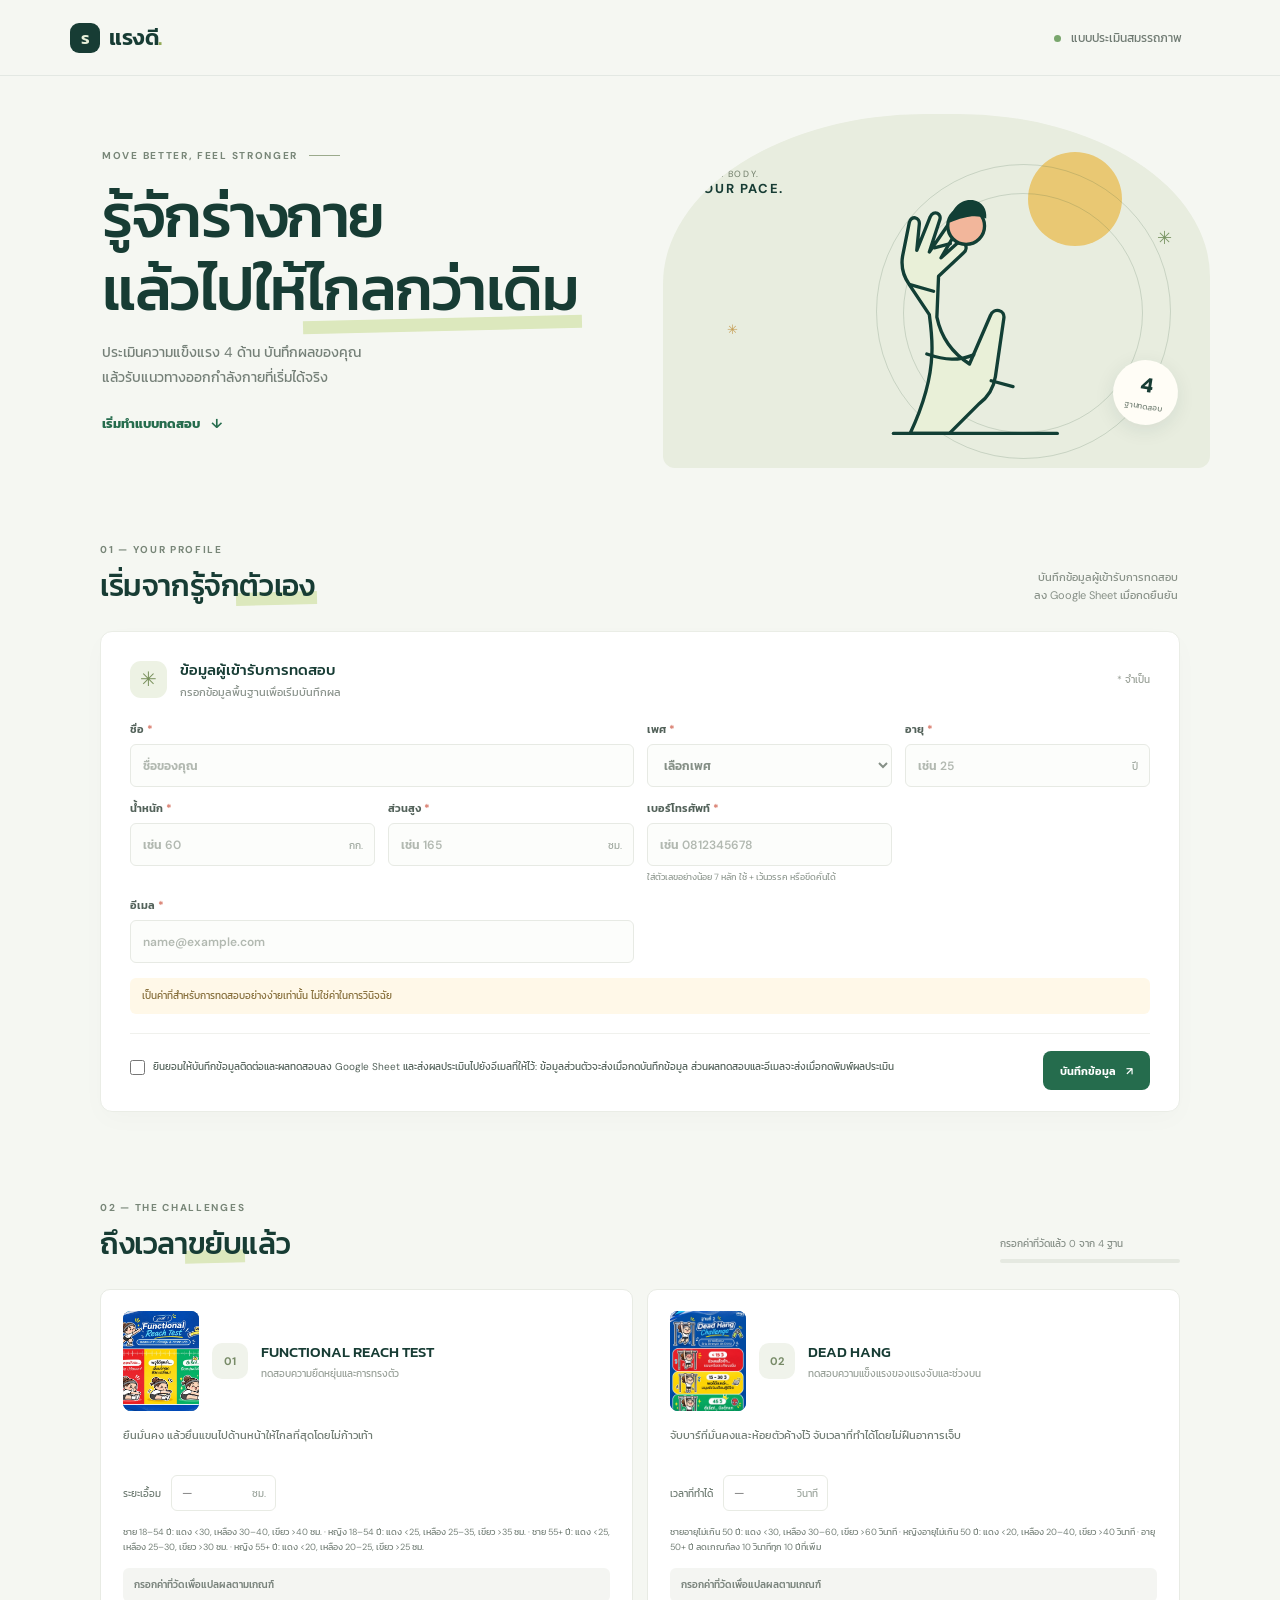
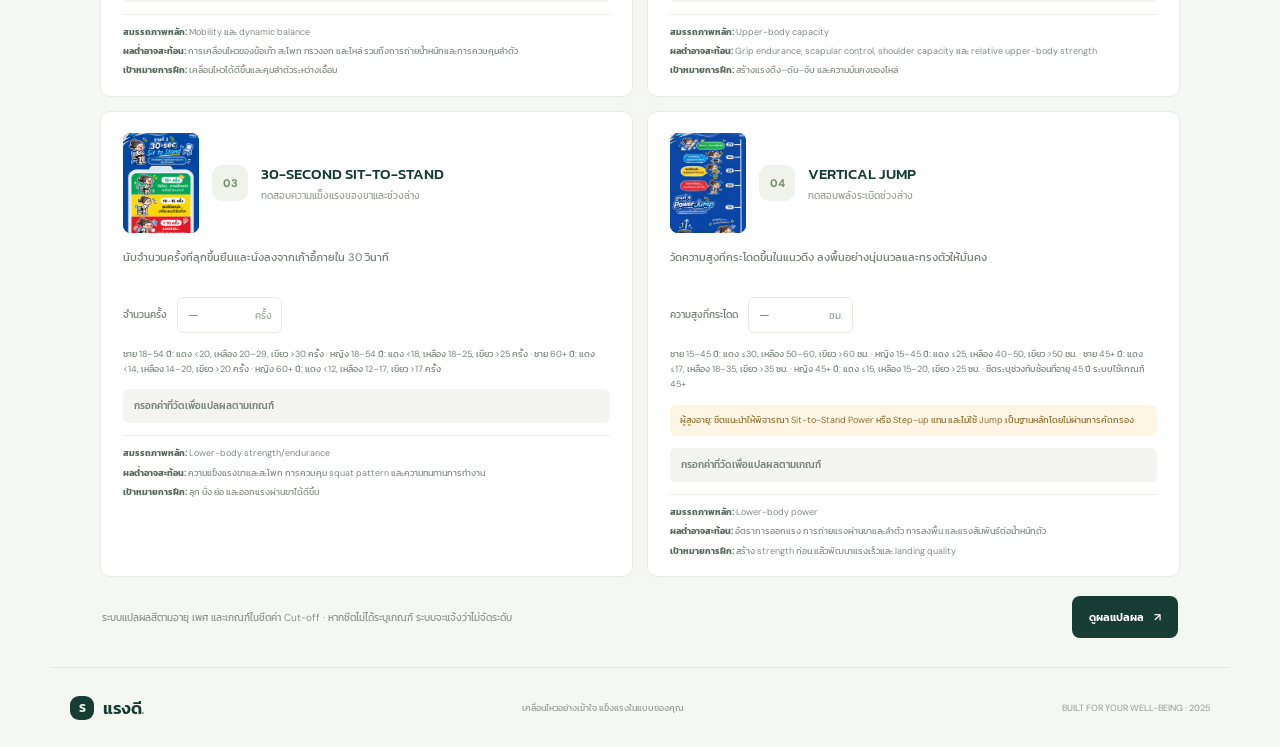
==== commit 9fb532bf: "Update fitness tests and email assessment results Co-authored-by: Copilot <223556219+Copilot@users.n" ====
--- a/index.html
+++ b/index.html
@@ -101,11 +101,12 @@
               <input name="email" type="email" autocomplete="email" placeholder="name@example.com" required maxlength="254" />
             </label>
           </div>
+          <p class="assessment-disclaimer">เป็นค่าที่สำหรับการทดสอบอย่างง่ายเท่านั้น ไม่ใช่ค่าในการวินิจฉัย</p>
           <div class="profile-card-bottom">
             <div class="profile-save-copy">
               <label class="profile-consent">
                 <input name="consented" type="checkbox" required />
-                <span>ยินยอมให้บันทึกข้อมูลติดต่อและผลทดสอบลง Google Sheet: ข้อมูลส่วนตัวจะส่งเมื่อกดบันทึกข้อมูล และผลทดสอบจะส่งเมื่อกดดูสรุปผล</span>
+                <span>ยินยอมให้บันทึกข้อมูลติดต่อและผลทดสอบลง Google Sheet และส่งผลประเมินไปยังอีเมลที่ให้ไว้: ข้อมูลส่วนตัวจะส่งเมื่อกดบันทึกข้อมูล ส่วนผลทดสอบและอีเมลจะส่งเมื่อกดพิมพ์ผลประเมิน</span>
               </label>
               <p id="profile-sheet-status" class="sheet-submit-status" role="status" aria-live="polite"></p>
             </div>
@@ -120,10 +121,10 @@
             <div class="eyebrow"><span>02 — THE CHALLENGES</span></div>
             <h2>ถึงเวลา<span class="highlight">ขยับ</span>แล้ว</h2>
           </div>
-          <div class="progress-block"><span id="progress-label">บันทึกแล้ว 0 จาก 4 ฐาน</span><div class="progress-track"><span id="progress-bar"></span></div></div>
+          <div class="progress-block"><span id="progress-label">กรอกค่าที่วัดแล้ว 0 จาก 4 ฐาน</span><div class="progress-track"><span id="progress-bar"></span></div></div>
         </div>
         <div class="test-grid" id="test-grid"></div>
-        <div class="test-footer">        <span>ระดับ 1 แดง = แข็งแรงน้อย · 2 เหลือง = ปานกลาง · 3 เขียว = แข็งแรงมาก — เลือกตามเกณฑ์ผู้จัด</span><button id="results-button" class="button button-dark" type="button">ดูสรุปผล <span aria-hidden="true">↗</span></button></div>
+        <div class="test-footer"><span>ระบบแปลผลสีตามอายุ เพศ และเกณฑ์ในชีตค่า Cut-off · หากชีตไม่ได้ระบุเกณฑ์ ระบบจะแจ้งว่าไม่จัดระดับ</span><button id="results-button" class="button button-dark" type="button">ดูผลแปลผล <span aria-hidden="true">↗</span></button></div>
       </section>
 
       <section class="results-section section-wrap" id="results" hidden>
@@ -132,18 +133,18 @@
             <div class="eyebrow"><span>03 — YOUR RESULTS</span></div>
             <h2>ความแข็งแรง<span class="highlight">ของคุณ</span></h2>
           </div>
-          <button class="button button-outline" id="print-button" type="button"><span aria-hidden="true">▤</span> พิมพ์ผลประเมิน</button>
+          <button class="button button-outline" id="print-button" type="button"><span aria-hidden="true">▤</span> พิมพ์ผลประเมินและส่งอีเมล</button>
         </div>
         <div class="results-grid">
           <article class="result-card chart-card">
-            <div class="result-card-heading"><div><h3>ภาพรวมสมรรถภาพ</h3><p>คะแนนรายฐาน จากระดับ 1–3</p></div><span class="chart-badge">RADAR</span></div>
+            <div class="result-card-heading"><div><h3>ภาพรวมสมรรถภาพ</h3><p>ระดับสีตามเกณฑ์ค่า Cut-off</p></div><span class="chart-badge">RADAR</span></div>
             <div class="chart-wrap" id="radar-chart"></div>
-            <div class="chart-legend"><span><i class="legend-dot red"></i>1 แข็งแรงน้อย</span><span><i class="legend-dot yellow"></i>2 ปานกลาง</span><span><i class="legend-dot green"></i>3 แข็งแรงมาก</span></div>
+            <div class="chart-legend"><span><i class="legend-dot red"></i>แดง · ควรเริ่มเสริม</span><span><i class="legend-dot yellow"></i>เหลือง · พอใช้/พัฒนาได้</span><span><i class="legend-dot green"></i>เขียว · ดี</span></div>
           </article>
           <article class="result-card advice-card">
             <div class="result-card-heading"><div><h3>แนวทางพัฒนาต่อ</h3><p id="advice-intro">คำแนะนำเฉพาะจากผลการทดสอบ</p></div><span class="advice-icon" aria-hidden="true">↗</span></div>
             <div id="advice-list" class="advice-list"></div>
-            <div class="safety-note"><span aria-hidden="true">✳</span><p>เริ่มจากระดับที่ทำไหว วอร์มอัปก่อนทุกครั้ง และหยุดทันทีหากมีอาการเจ็บหรือเวียนศีรษะ</p></div>
+            <div class="safety-note"><span aria-hidden="true">✳</span><p>เป็นค่าที่สำหรับการทดสอบอย่างง่ายเท่านั้น ไม่ใช่ค่าในการวินิจฉัย · วอร์มอัปก่อนทุกครั้ง และหยุดทันทีหากมีอาการเจ็บหรือเวียนศีรษะ</p></div>
           </article>
         </div>
         <div class="result-bottom"><div><span id="result-profile"></span><p id="results-sheet-status" class="sheet-submit-status" role="status" aria-live="polite"></p></div><button class="text-link" id="edit-results" type="button">กลับไปแก้ไขผล <span aria-hidden="true">↑</span></button></div>
--- a/styles.css
+++ b/styles.css
@@ -98,27 +98,30 @@
 .test-grid { display: grid; grid-template-columns: repeat(2, 1fr); gap: 14px; }
 .test-card { position: relative; padding: 21px 22px 18px; border: 1px solid #e8ebe4; border-radius: 10px; background: white; transition: border-color .2s, transform .2s, box-shadow .2s; }
 .test-card:hover { border-color: #cbd6c3; box-shadow: 0 7px 22px #173c3407; transform: translateY(-2px); }
-.test-card-header { display: flex; align-items: start; gap: 13px; }
+.test-card-header { display: flex; align-items: center; gap: 13px; }
+.test-art { width: 76px; height: 100px; flex: 0 0 auto; border-radius: 8px; background: #0c4a99; object-fit: cover; object-position: top center; }
 .test-number { display: grid; width: 36px; height: 36px; flex: 0 0 auto; place-items: center; border-radius: 10px; background: #f0f3eb; color: #788b68; font-size: 11px; font-weight: 700; }
 .test-name { margin: 1px 0 4px; font-family: "Kanit", sans-serif; font-size: 15px; font-weight: 500; line-height: 1.35; }
 .test-subtitle { margin: 0; color: #98a098; font-size: 10px; }
 .test-description { min-height: 35px; margin: 16px 0 13px; color: #717d74; font-size: 11px; line-height: 1.6; }
+.test-cutoff, .test-warning { margin: 0 0 12px; color: #77827a; font-size: 9px; line-height: 1.7; }
+.test-warning { padding: 8px 10px; border-radius: 6px; background: #fff5e5; color: #906d2f; }
 .test-measure { display: flex; align-items: center; gap: 10px; margin-bottom: 14px; }
 .test-measure label { color: #6e7b72; font-size: 10px; }
 .measure-input-wrap { position: relative; width: 105px; }
 .measure-input-wrap input { width: 100%; height: 36px; padding: 0 38px 0 10px; border: 1px solid #e8ebe4; border-radius: 6px; outline: none; font-size: 12px; }
 .measure-input-wrap input:focus { border-color: #94ad82; }
 .measure-input-wrap span { position: absolute; top: 50%; right: 10px; color: #9ca59d; font-size: 10px; transform: translateY(-50%); }
-.level-picker { display: grid; grid-template-columns: repeat(3, 1fr); gap: 7px; }
-.level-option { position: relative; }
-.level-option input { position: absolute; width: 1px; height: 1px; opacity: 0; }
-.level-option span { display: flex; min-height: 36px; align-items: center; justify-content: center; gap: 7px; border: 1px solid #eff0ec; border-radius: 6px; color: #758078; font-size: 10px; cursor: pointer; transition: .15s ease; }
-.level-option span::before { width: 8px; height: 8px; border-radius: 50%; content: ""; background: var(--level-color); }
-.level-option input:checked + span { border-color: var(--level-color); background: var(--level-bg); color: var(--level-text); font-weight: 700; }
-.level-option input:focus-visible + span { outline: 2px solid #527f61; outline-offset: 2px; }
-.level-red { --level-color: var(--red); --level-bg: #fff3f1; --level-text: #bb5c56; }
-.level-yellow { --level-color: var(--yellow); --level-bg: #fff9e9; --level-text: #a8862f; }
-.level-green { --level-color: var(--strong-green); --level-bg: #eff8f0; --level-text: #4b8c5c; }
+.assessment-result { margin: 0 0 12px; padding: 9px 11px; border-radius: 6px; font-size: 10px; font-weight: 700; line-height: 1.6; }
+.assessment-result.level-red { background: #fff3f1; color: #bb5c56; }
+.assessment-result.level-yellow { background: #fff9e9; color: #927423; }
+.assessment-result.level-green { background: #eff8f0; color: #4b8c5c; }
+.assessment-result.level-unavailable { background: #f4f5f2; color: #78827b; font-weight: 500; }
+.test-context { padding-top: 10px; border-top: 1px solid #f0f1ed; }
+.test-context p { margin: 0 0 5px; color: #828b83; font-size: 9px; line-height: 1.6; }
+.test-context p:last-child { margin-bottom: 0; }
+.test-context strong { color: #5d6c62; }
+.assessment-disclaimer { margin: 15px 0 0; padding: 10px 12px; border-radius: 6px; background: #fff8e8; color: #856d39; font-size: 10px; line-height: 1.6; }
 .test-footer { display: flex; align-items: center; justify-content: space-between; padding: 19px 2px 0; color: #8b948b; font-size: 10px; }
 .test-footer .button { min-height: 42px; font-size: 11px; }
 .results-section { padding-top: 60px; padding-bottom: 65px; }
@@ -136,6 +139,12 @@
 .legend-dot.red { background: var(--red); }.legend-dot.yellow { background: var(--yellow); }.legend-dot.green { background: var(--strong-green); }
 .advice-icon { display: grid; width: 30px; height: 30px; place-items: center; border-radius: 50%; background: #edf2e5; color: #628154; }
 .advice-list { display: grid; gap: 0; margin-top: 17px; }
+.action-summary { padding: 12px; border-radius: 7px; background: #f7f8f3; color: #647267; }
+.action-summary h4, .result-breakdown > h4 { margin: 0 0 6px; font-family: "Kanit", sans-serif; font-size: 13px; font-weight: 500; }
+.action-summary p, .action-summary li { color: #78827b; font-size: 10px; line-height: 1.7; }
+.action-summary p { margin: 0 0 6px; }
+.action-summary ul { margin: 0; padding-left: 18px; }
+.result-breakdown { margin-top: 17px; }
 .advice-item { display: grid; grid-template-columns: 28px 1fr; gap: 10px; padding: 12px 0; border-top: 1px solid #f0f1ed; }
 .advice-index { display: grid; width: 26px; height: 26px; place-items: center; border-radius: 8px; background: #f0f3eb; color: #69825d; font-size: 10px; font-weight: 700; }
 .advice-item h4 { margin: 0 0 4px; font-family: "Kanit", sans-serif; font-size: 12px; font-weight: 500; }
@@ -149,6 +158,7 @@
 .sheet-submit-status[data-state="sent"] { color: #8a743b; }
 .sheet-submit-status[data-state="error"] { color: #b94e47; }
 .profile-card-bottom .button:disabled { cursor: wait; opacity: .65; }
+.results-section .button:disabled { cursor: wait; opacity: .65; }
 footer { display: flex; max-width: 1180px; min-height: 80px; align-items: center; justify-content: space-between; margin: 5px auto 0; padding: 15px 20px; border-top: 1px solid #e5e9e1; color: #949c94; font-size: 9px; }
 .footer-brand { font-size: 17px; }
 .footer-brand .brand-mark { width: 24px; height: 24px; font-size: 14px; }
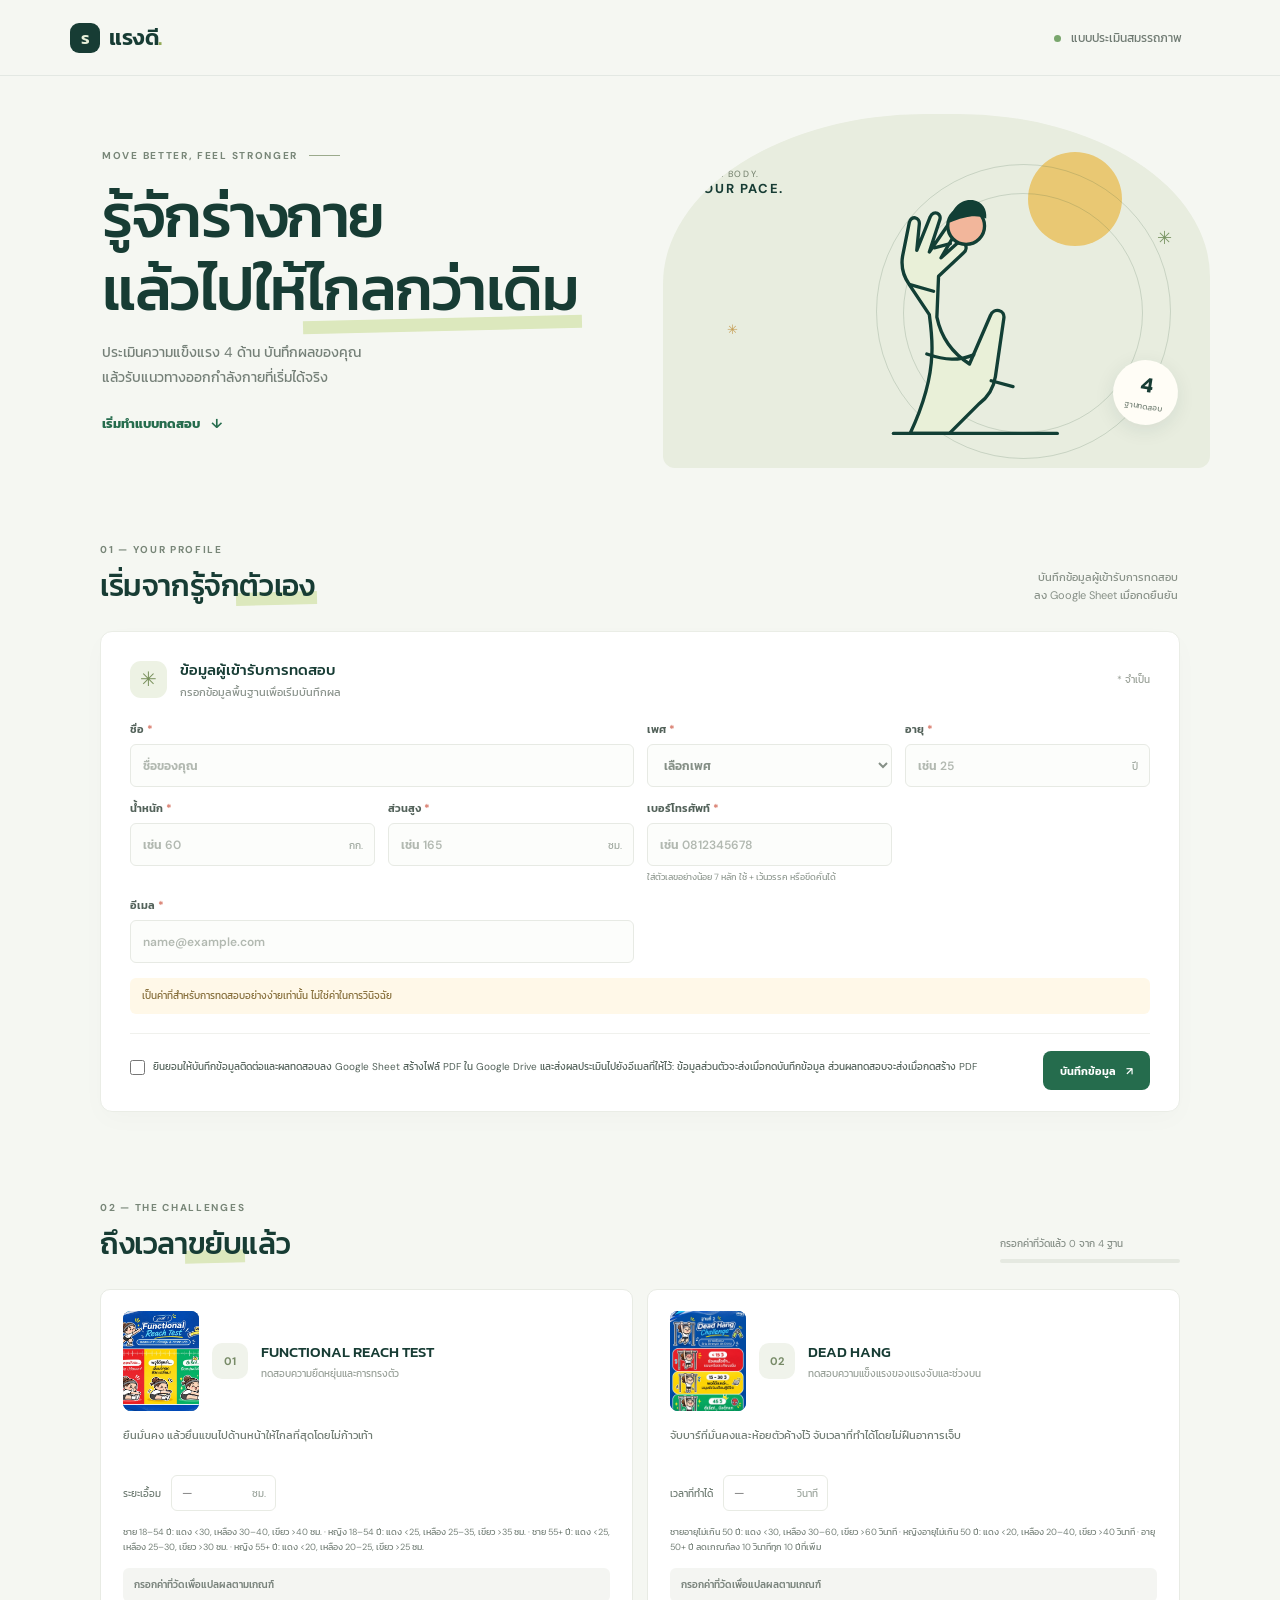
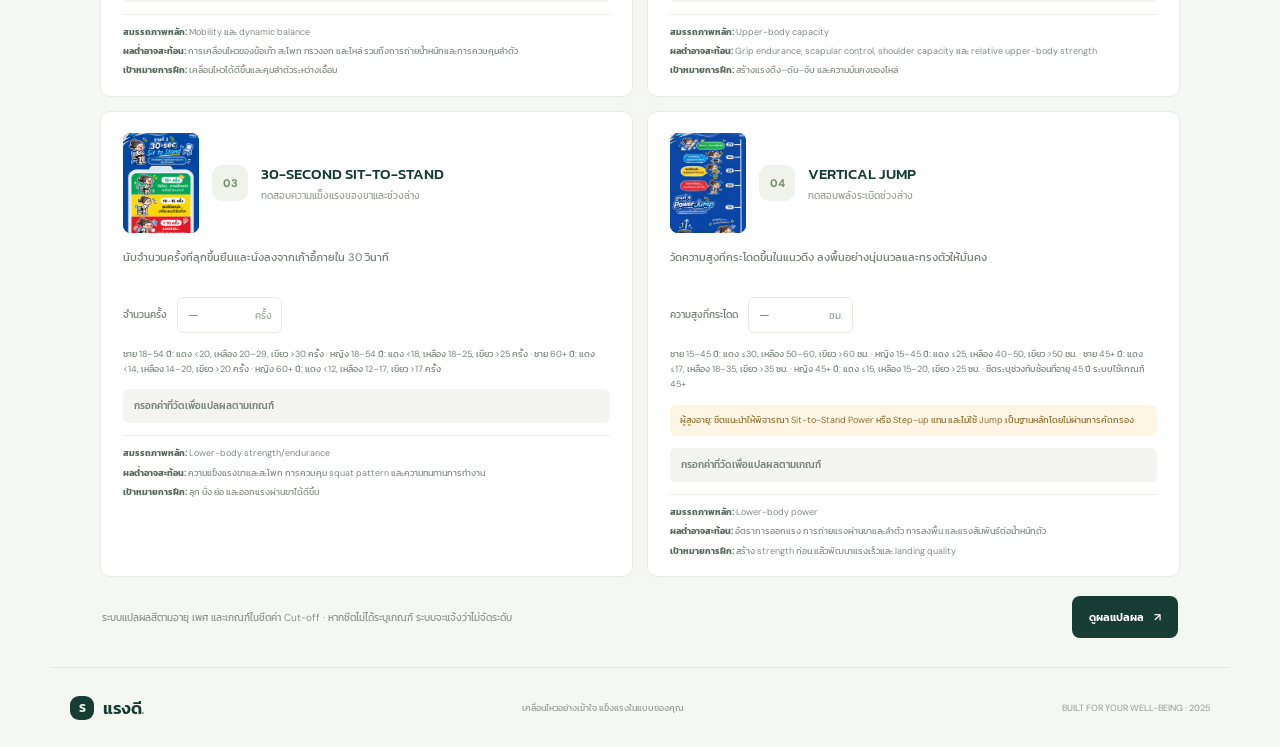
==== commit bd5ae60a: "Save assessment PDFs to Drive and email participants Co-authored-by: Copilot <223556219+Copilot@user" ====
--- a/index.html
+++ b/index.html
@@ -106,7 +106,7 @@
             <div class="profile-save-copy">
               <label class="profile-consent">
                 <input name="consented" type="checkbox" required />
-                <span>ยินยอมให้บันทึกข้อมูลติดต่อและผลทดสอบลง Google Sheet และส่งผลประเมินไปยังอีเมลที่ให้ไว้: ข้อมูลส่วนตัวจะส่งเมื่อกดบันทึกข้อมูล ส่วนผลทดสอบและอีเมลจะส่งเมื่อกดพิมพ์ผลประเมิน</span>
+                <span>ยินยอมให้บันทึกข้อมูลติดต่อและผลทดสอบลง Google Sheet สร้างไฟล์ PDF ใน Google Drive และส่งผลประเมินไปยังอีเมลที่ให้ไว้: ข้อมูลส่วนตัวจะส่งเมื่อกดบันทึกข้อมูล ส่วนผลทดสอบจะส่งเมื่อกดสร้าง PDF</span>
               </label>
               <p id="profile-sheet-status" class="sheet-submit-status" role="status" aria-live="polite"></p>
             </div>
@@ -133,7 +133,7 @@
             <div class="eyebrow"><span>03 — YOUR RESULTS</span></div>
             <h2>ความแข็งแรง<span class="highlight">ของคุณ</span></h2>
           </div>
-          <button class="button button-outline" id="print-button" type="button"><span aria-hidden="true">▤</span> พิมพ์ผลประเมินและส่งอีเมล</button>
+          <button class="button button-outline" id="print-button" type="button"><span aria-hidden="true">▤</span> สร้าง PDF เก็บใน Drive และส่งอีเมล</button>
         </div>
         <div class="results-grid">
           <article class="result-card chart-card">
@@ -147,7 +147,7 @@
             <div class="safety-note"><span aria-hidden="true">✳</span><p>เป็นค่าที่สำหรับการทดสอบอย่างง่ายเท่านั้น ไม่ใช่ค่าในการวินิจฉัย · วอร์มอัปก่อนทุกครั้ง และหยุดทันทีหากมีอาการเจ็บหรือเวียนศีรษะ</p></div>
           </article>
         </div>
-        <div class="result-bottom"><div><span id="result-profile"></span><p id="results-sheet-status" class="sheet-submit-status" role="status" aria-live="polite"></p></div><button class="text-link" id="edit-results" type="button">กลับไปแก้ไขผล <span aria-hidden="true">↑</span></button></div>
+        <div class="result-bottom"><div><span id="result-profile"></span><p class="pdf-help">ระบบจะสร้าง PDF เก็บในโฟลเดอร์ Google Drive “verve_event” และส่งไฟล์แนบไปยังอีเมลที่ลงทะเบียน</p><p id="results-sheet-status" class="sheet-submit-status" role="status" aria-live="polite"></p></div><button class="text-link" id="edit-results" type="button">กลับไปแก้ไขผล <span aria-hidden="true">↑</span></button></div>
       </section>
     </main>
 
--- a/styles.css
+++ b/styles.css
@@ -154,6 +154,7 @@
 .safety-note p { margin: 0; font-size: 9px; line-height: 1.7; }
 .result-bottom { display: flex; justify-content: space-between; margin-top: 17px; color: #89928a; font-size: 10px; }
 .result-bottom .text-link { font-size: 10px; }
+.pdf-help { margin: 5px 0 0; color: #78827b; font-size: 10px; line-height: 1.6; }
 .sheet-submit-status { margin: 0; color: #78827b; font-size: 10px; line-height: 1.6; }
 .sheet-submit-status[data-state="sent"] { color: #8a743b; }
 .sheet-submit-status[data-state="error"] { color: #b94e47; }
@@ -178,5 +179,6 @@
   footer { flex-wrap: wrap; gap: 10px; padding: 17px 16px; }footer > span:last-child { width: 100%; }
 }
 @media print {
-  body { background: white; }.topbar, .hero, .profile-section, .tests-section, footer, .results-section > .section-heading .button, .result-bottom .text-link { display: none !important; }.results-section[hidden] { display: block !important; }.results-section { display: block !important; max-width: none; padding: 0; }.section-heading { margin-bottom: 10px; }.results-grid { grid-template-columns: 1fr 1fr; }.result-card { break-inside: avoid; box-shadow: none; }
+  @page { size: A4; margin: 14mm; }
+  body { background: white; }.topbar, .hero, .profile-section, .tests-section, footer, .results-section > .section-heading .button, .result-bottom .text-link, .pdf-help, #results-sheet-status { display: none !important; }.results-section[hidden] { display: block !important; }.results-section { display: block !important; max-width: none; padding: 0; }.section-heading { margin-bottom: 10px; }.results-grid { grid-template-columns: 1fr 1fr; }.result-card { break-inside: avoid; box-shadow: none; }
 }
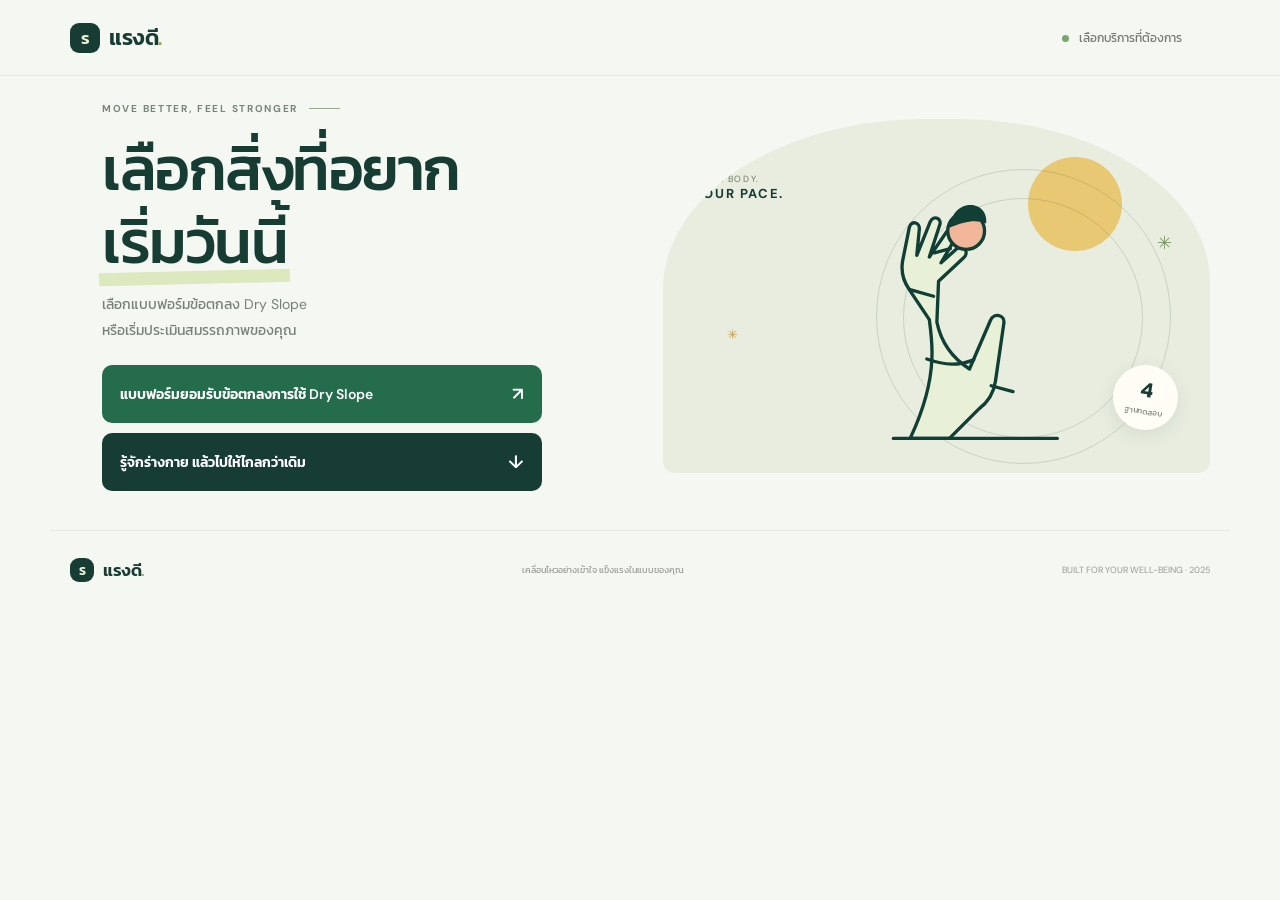
==== commit 294ac680: "Separate homepage service selection Co-authored-by: Copilot <223556219+Copilot@users.noreply.github." ====
--- a/index.html
+++ b/index.html
@@ -6,9 +6,9 @@
     <meta name="theme-color" content="#f5f7f2" />
     <meta
       name="description"
-      content="บันทึกผลการทดสอบความแข็งแรงทั้ง 4 ฐาน พร้อมกราฟและคำแนะนำการออกกำลังกาย"
+      content="เลือกทำแบบฟอร์มยอมรับข้อตกลงการใช้ Dry Slope หรือเริ่มแบบประเมินสมรรถภาพ"
     />
-    <title>แรงดี — แบบทดสอบความแข็งแรง</title>
+    <title>แรงดี — เลือกบริการ</title>
     <link rel="preconnect" href="https://fonts.googleapis.com" />
     <link rel="preconnect" href="https://fonts.gstatic.com" crossorigin />
     <link
@@ -17,22 +17,36 @@
     />
     <link rel="stylesheet" href="styles.css" />
   </head>
-  <body>
+  <body class="home-page">
     <header class="topbar">
-      <a class="brand" href="#" aria-label="แรงดี หน้าหลัก">
+      <a class="brand" href="index.html" aria-label="แรงดี หน้าหลัก">
         <span class="brand-mark" aria-hidden="true">ร</span>
         <span>แรงดี<span class="brand-dot">.</span></span>
       </a>
-      <span class="topbar-note"><span class="live-dot"></span> แบบประเมินสมรรถภาพ</span>
+      <span class="topbar-note"><span class="live-dot"></span> เลือกบริการที่ต้องการ</span>
     </header>
 
     <main>
       <section class="hero">
         <div class="hero-copy">
           <div class="eyebrow"><span>MOVE BETTER, FEEL STRONGER</span><span class="eyebrow-line"></span></div>
-          <h1>รู้จักร่างกาย<br />แล้วไปให้<span class="highlight">ไกลกว่าเดิม</span></h1>
-          <p>ประเมินความแข็งแรง 4 ด้าน บันทึกผลของคุณ<br class="desktop-break" />แล้วรับแนวทางออกกำลังกายที่เริ่มได้จริง</p>
-          <a class="text-link" href="#assessment">เริ่มทำแบบทดสอบ <span aria-hidden="true">↓</span></a>
+          <h1>เลือกสิ่งที่อยาก<br /><span class="highlight">เริ่มวันนี้</span></h1>
+          <p>เลือกแบบฟอร์มข้อตกลง Dry Slope<br class="desktop-break" />หรือเริ่มประเมินสมรรถภาพของคุณ</p>
+          <nav class="hero-actions" aria-label="เลือกสิ่งที่ต้องการทำ">
+            <a
+              class="button button-primary hero-action"
+              href="https://docs.google.com/forms/d/e/1FAIpQLScH63zeYPPfbzRWlO2rKK5oqTM8BDDLRHNItbQUmSj5JKITpA/viewform"
+              target="_blank"
+              rel="noopener noreferrer"
+            >
+              <span>แบบฟอร์มยอมรับข้อตกลงการใช้ Dry Slope</span>
+              <span aria-hidden="true">↗</span>
+            </a>
+            <a class="button button-dark hero-action" href="assessment.html">
+              <span>รู้จักร่างกาย แล้วไปให้ไกลกว่าเดิม</span>
+              <span aria-hidden="true">↓</span>
+            </a>
+          </nav>
         </div>
         <div class="hero-art" aria-hidden="true">
           <div class="art-sun"></div>
@@ -51,109 +65,9 @@
         </div>
       </section>
 
-      <section class="profile-section section-wrap" id="assessment">
-        <div class="section-heading">
-          <div>
-            <div class="eyebrow"><span>01 — YOUR PROFILE</span></div>
-            <h2>เริ่มจากรู้จัก<span class="highlight">ตัวเอง</span></h2>
-          </div>
-          <p class="section-side-note">บันทึกข้อมูลผู้เข้ารับการทดสอบ<br />ลง Google Sheet เมื่อกดยืนยัน</p>
-        </div>
-        <form class="profile-card" id="profile-form">
-          <div class="profile-card-top">
-            <div class="profile-icon" aria-hidden="true">✳</div>
-            <div><h3>ข้อมูลผู้เข้ารับการทดสอบ</h3><p>กรอกข้อมูลพื้นฐานเพื่อเริ่มบันทึกผล</p></div>
-            <span class="required-note">* จำเป็น</span>
-          </div>
-          <div class="form-grid">
-            <label class="field field-name">
-              <span>ชื่อ <b>*</b></span>
-              <input name="name" autocomplete="name" placeholder="ชื่อของคุณ" required maxlength="60" />
-            </label>
-            <label class="field">
-              <span>เพศ <b>*</b></span>
-              <select name="gender" required>
-                <option value="" disabled selected>เลือกเพศ</option>
-                <option value="หญิง">หญิง</option>
-                <option value="ชาย">ชาย</option>
-                <option value="ไม่ระบุ">ไม่ระบุ</option>
-              </select>
-            </label>
-            <label class="field">
-              <span>อายุ <b>*</b></span>
-              <span class="input-unit"><input name="age" type="number" min="5" max="120" placeholder="เช่น 25" required /><em>ปี</em></span>
-            </label>
-            <label class="field">
-              <span>น้ำหนัก <b>*</b></span>
-              <span class="input-unit"><input name="weight" type="number" min="10" max="400" step="0.1" placeholder="เช่น 60" required /><em>กก.</em></span>
-            </label>
-            <label class="field">
-              <span>ส่วนสูง <b>*</b></span>
-              <span class="input-unit"><input name="height" type="number" min="50" max="250" step="0.1" placeholder="เช่น 165" required /><em>ซม.</em></span>
-            </label>
-            <label class="field">
-              <span>เบอร์โทรศัพท์ <b>*</b></span>
-              <input name="phone" type="tel" autocomplete="tel" inputmode="tel" placeholder="เช่น 0812345678" required maxlength="20" aria-describedby="phone-help" />
-              <small id="phone-help" class="field-help">ใส่ตัวเลขอย่างน้อย 7 หลัก ใช้ + เว้นวรรค หรือขีดคั่นได้</small>
-            </label>
-            <label class="field field-email">
-              <span>อีเมล <b>*</b></span>
-              <input name="email" type="email" autocomplete="email" placeholder="name@example.com" required maxlength="254" />
-            </label>
-          </div>
-          <p class="assessment-disclaimer">เป็นค่าที่สำหรับการทดสอบอย่างง่ายเท่านั้น ไม่ใช่ค่าในการวินิจฉัย</p>
-          <div class="profile-card-bottom">
-            <div class="profile-save-copy">
-              <label class="profile-consent">
-                <input name="consented" type="checkbox" required />
-                <span>ยินยอมให้บันทึกข้อมูลติดต่อและผลทดสอบลง Google Sheet สร้างไฟล์ PDF ใน Google Drive และส่งผลประเมินไปยังอีเมลที่ให้ไว้: ข้อมูลส่วนตัวจะส่งเมื่อกดบันทึกข้อมูล ส่วนผลทดสอบจะส่งเมื่อกดสร้าง PDF</span>
-              </label>
-              <p id="profile-sheet-status" class="sheet-submit-status" role="status" aria-live="polite"></p>
-            </div>
-            <button id="profile-save-button" class="button button-primary" type="submit">บันทึกข้อมูล <span aria-hidden="true">↗</span></button>
-          </div>
-        </form>
-      </section>
-
-      <section class="tests-section section-wrap" id="tests">
-        <div class="section-heading">
-          <div>
-            <div class="eyebrow"><span>02 — THE CHALLENGES</span></div>
-            <h2>ถึงเวลา<span class="highlight">ขยับ</span>แล้ว</h2>
-          </div>
-          <div class="progress-block"><span id="progress-label">กรอกค่าที่วัดแล้ว 0 จาก 4 ฐาน</span><div class="progress-track"><span id="progress-bar"></span></div></div>
-        </div>
-        <div class="test-grid" id="test-grid"></div>
-        <div class="test-footer"><span>ระบบแปลผลสีตามอายุ เพศ และเกณฑ์ในชีตค่า Cut-off · หากชีตไม่ได้ระบุเกณฑ์ ระบบจะแจ้งว่าไม่จัดระดับ</span><button id="results-button" class="button button-dark" type="button">ดูผลแปลผล <span aria-hidden="true">↗</span></button></div>
-      </section>
-
-      <section class="results-section section-wrap" id="results" hidden>
-        <div class="section-heading">
-          <div>
-            <div class="eyebrow"><span>03 — YOUR RESULTS</span></div>
-            <h2>ความแข็งแรง<span class="highlight">ของคุณ</span></h2>
-          </div>
-          <button class="button button-outline" id="print-button" type="button"><span aria-hidden="true">▤</span> สร้าง PDF เก็บใน Drive และส่งอีเมล</button>
-        </div>
-        <div class="results-grid">
-          <article class="result-card chart-card">
-            <div class="result-card-heading"><div><h3>ภาพรวมสมรรถภาพ</h3><p>ระดับสีตามเกณฑ์ค่า Cut-off</p></div><span class="chart-badge">RADAR</span></div>
-            <div class="chart-wrap" id="radar-chart"></div>
-            <div class="chart-legend"><span><i class="legend-dot red"></i>แดง · ควรเริ่มเสริม</span><span><i class="legend-dot yellow"></i>เหลือง · พอใช้/พัฒนาได้</span><span><i class="legend-dot green"></i>เขียว · ดี</span></div>
-          </article>
-          <article class="result-card advice-card">
-            <div class="result-card-heading"><div><h3>แนวทางพัฒนาต่อ</h3><p id="advice-intro">คำแนะนำเฉพาะจากผลการทดสอบ</p></div><span class="advice-icon" aria-hidden="true">↗</span></div>
-            <div id="advice-list" class="advice-list"></div>
-            <div class="safety-note"><span aria-hidden="true">✳</span><p>เป็นค่าที่สำหรับการทดสอบอย่างง่ายเท่านั้น ไม่ใช่ค่าในการวินิจฉัย · วอร์มอัปก่อนทุกครั้ง และหยุดทันทีหากมีอาการเจ็บหรือเวียนศีรษะ</p></div>
-          </article>
-        </div>
-        <div class="result-bottom"><div><span id="result-profile"></span><p class="pdf-help">ระบบจะสร้าง PDF เก็บในโฟลเดอร์ Google Drive “verve_event” และส่งไฟล์แนบไปยังอีเมลที่ลงทะเบียน</p><p id="results-sheet-status" class="sheet-submit-status" role="status" aria-live="polite"></p></div><button class="text-link" id="edit-results" type="button">กลับไปแก้ไขผล <span aria-hidden="true">↑</span></button></div>
-      </section>
     </main>
 
-    <footer><a class="brand footer-brand" href="#"><span class="brand-mark" aria-hidden="true">ร</span><span>แรงดี<span class="brand-dot">.</span></span></a><span>เคลื่อนไหวอย่างเข้าใจ แข็งแรงในแบบของคุณ</span><span>BUILT FOR YOUR WELL-BEING · 2025</span></footer>
+    <footer><a class="brand footer-brand" href="index.html"><span class="brand-mark" aria-hidden="true">ร</span><span>แรงดี<span class="brand-dot">.</span></span></a><span>เคลื่อนไหวอย่างเข้าใจ แข็งแรงในแบบของคุณ</span><span>BUILT FOR YOUR WELL-BEING · 2025</span></footer>
 
-    <script src="config.js"></script>
-    <script src="app.js"></script>
   </body>
 </html>
--- a/styles.css
+++ b/styles.css
@@ -46,6 +46,9 @@
 .text-link { padding: 0; border: 0; background: transparent; color: var(--green); font-size: 13px; font-weight: 700; text-decoration: none; }
 .text-link span { display: inline-block; margin-left: 8px; transition: transform .15s ease; }
 .text-link:hover span { transform: translateY(3px); }
+.hero-actions { display: grid; max-width: 440px; gap: 10px; }
+.hero-action { min-height: 58px; justify-content: space-between; padding: 12px 18px; border-radius: 10px; font-size: 14px; line-height: 1.45; text-align: left; text-decoration: none; }
+.hero-action span:last-child { flex: 0 0 auto; margin-left: 12px; font-size: 18px; }
 .hero-art { position: relative; height: 354px; overflow: hidden; border-radius: 48% 46% 12px 12px; background: #e8eddf; }
 .art-sun { position: absolute; top: 38px; right: 88px; width: 94px; height: 94px; border-radius: 50%; background: #e9c873; }
 .art-circle { position: absolute; border: 1px solid rgba(53,88,64,.18); border-radius: 50%; }
@@ -168,11 +171,11 @@
 @media (min-width: 1400px) { .hero { min-height: 470px; } }
 @media (max-width: 760px) {
   .topbar { height: 64px; padding: 0 20px; }.brand { font-size: 20px; }.topbar-note { display: none; }
-  .hero { grid-template-columns: 1fr .8fr; min-height: 355px; padding: 32px 20px 26px; }.hero-copy { padding-left: 0; }.hero h1 { font-size: clamp(35px, 7vw, 49px); }.hero-copy p { font-size: 12px; }.hero-art { height: 285px; }.art-figure { right: 48px; width: 235px; height: 270px; }.art-sun { right: 45px; width: 78px; height: 78px; }.art-circle-one { right: 28px; width: 205px; height: 205px; }.art-circle-two { right: 5px; width: 250px; height: 250px; }.art-sticker { right: 10px; bottom: 34px; width: 55px; height: 55px; }.art-caption { top: 40px; left: 17px; }.sparkle-two { left: 30px; }
+  .hero { grid-template-columns: 1fr .8fr; min-height: 470px; padding: 32px 20px 26px; }.hero-copy { padding-left: 0; }.hero h1 { font-size: clamp(35px, 7vw, 49px); }.hero-copy p { font-size: 12px; }.hero-art { height: 285px; }.art-figure { right: 48px; width: 235px; height: 270px; }.art-sun { right: 45px; width: 78px; height: 78px; }.art-circle-one { right: 28px; width: 205px; height: 205px; }.art-circle-two { right: 5px; width: 250px; height: 250px; }.art-sticker { right: 10px; bottom: 34px; width: 55px; height: 55px; }.art-caption { top: 40px; left: 17px; }.sparkle-two { left: 30px; }
   .section-wrap { padding-right: 20px; padding-left: 20px; }.profile-section { padding-top: 25px; }.form-grid { grid-template-columns: repeat(2, 1fr); }.field-name, .field-email { grid-column: span 2; }.test-grid { gap: 10px; }.test-card { padding: 17px 15px; }.test-name { font-size: 13px; }.test-description { min-height: 54px; font-size: 10px; }.level-option span { gap: 4px; font-size: 9px; }.results-grid { gap: 10px; }.result-card { padding: 18px; }.chart-wrap { min-height: 250px; }.chart-wrap svg { height: 250px; }
 }
 @media (max-width: 540px) {
-  .topbar { padding: 0 16px; }.hero { display: block; min-height: 550px; padding: 39px 20px 22px; }.hero-copy { position: relative; z-index: 2; }.hero h1 { margin-top: 14px; font-size: 43px; }.hero-art { position: absolute; right: 20px; bottom: 18px; left: 20px; height: 240px; border-radius: 45% 45% 10px 10px; }.art-figure { right: calc(50% - 112px); width: 215px; height: 230px; }.art-sun { top: 18px; right: calc(50% - 83px); width: 65px; height: 65px; }.art-circle-one { top: 45px; right: calc(50% - 101px); width: 185px; height: 185px; }.art-circle-two { top: 25px; right: calc(50% - 123px); width: 230px; height: 230px; }.art-caption { top: 34px; left: 22px; }.art-sticker { right: 22px; bottom: 24px; }.sparkle-one { top: 75px; right: 24px; }.sparkle-two { top: 137px; left: 22px; }
+  .topbar { padding: 0 16px; }.hero { display: block; min-height: 680px; padding: 39px 20px 22px; }.assessment-page .hero { min-height: 550px; }.hero-copy { position: relative; z-index: 2; }.hero h1 { margin-top: 14px; font-size: 43px; }.hero-actions { gap: 8px; }.hero-action { min-height: 56px; padding: 10px 14px; font-size: 12px; }.hero-art { position: absolute; right: 20px; bottom: 18px; left: 20px; height: 240px; border-radius: 45% 45% 10px 10px; }.art-figure { right: calc(50% - 112px); width: 215px; height: 230px; }.art-sun { top: 18px; right: calc(50% - 83px); width: 65px; height: 65px; }.art-circle-one { top: 45px; right: calc(50% - 101px); width: 185px; height: 185px; }.art-circle-two { top: 25px; right: calc(50% - 123px); width: 230px; height: 230px; }.art-caption { top: 34px; left: 22px; }.art-sticker { right: 22px; bottom: 24px; }.sparkle-one { top: 75px; right: 24px; }.sparkle-two { top: 137px; left: 22px; }
   .section-wrap { padding: 45px 16px 18px; }.profile-section { padding-top: 22px; }.section-heading { align-items: start; }.section-heading h2 { font-size: 26px; }.section-side-note { font-size: 9px; }.profile-card { padding: 20px 16px 16px; }.profile-card-top { gap: 10px; }.profile-card-top p { font-size: 9px; }.required-note { font-size: 9px; }.form-grid { gap: 12px 9px; }.field { font-size: 10px; }.field input, .field select { height: 41px; padding: 0 9px; font-size: 11px; }.profile-card-bottom { align-items: start; gap: 10px; }.privacy-note { max-width: 145px; line-height: 1.6; }.profile-card-bottom .button { min-height: 36px; padding: 0 11px; font-size: 10px; white-space: nowrap; }
   .tests-section { padding-top: 50px; }.progress-block { width: 110px; margin-top: 5px; font-size: 9px; }.test-grid { grid-template-columns: 1fr; }.test-card { padding: 17px; }.test-description { min-height: 0; margin: 12px 0; }.test-footer { align-items: start; gap: 12px; font-size: 9px; line-height: 1.6; }.test-footer .button { min-height: 38px; padding: 0 11px; font-size: 10px; white-space: nowrap; }
   .results-section { padding-top: 48px; }.results-section > .section-heading { align-items: end; }.results-section .section-heading .button { min-height: 36px; padding: 0 9px; font-size: 9px; }.results-grid { grid-template-columns: 1fr; }.result-card { padding: 19px; }.chart-wrap { min-height: 265px; }.chart-wrap svg { height: 265px; }.result-bottom { gap: 12px; font-size: 9px; }.result-bottom .text-link { font-size: 9px; white-space: nowrap; }
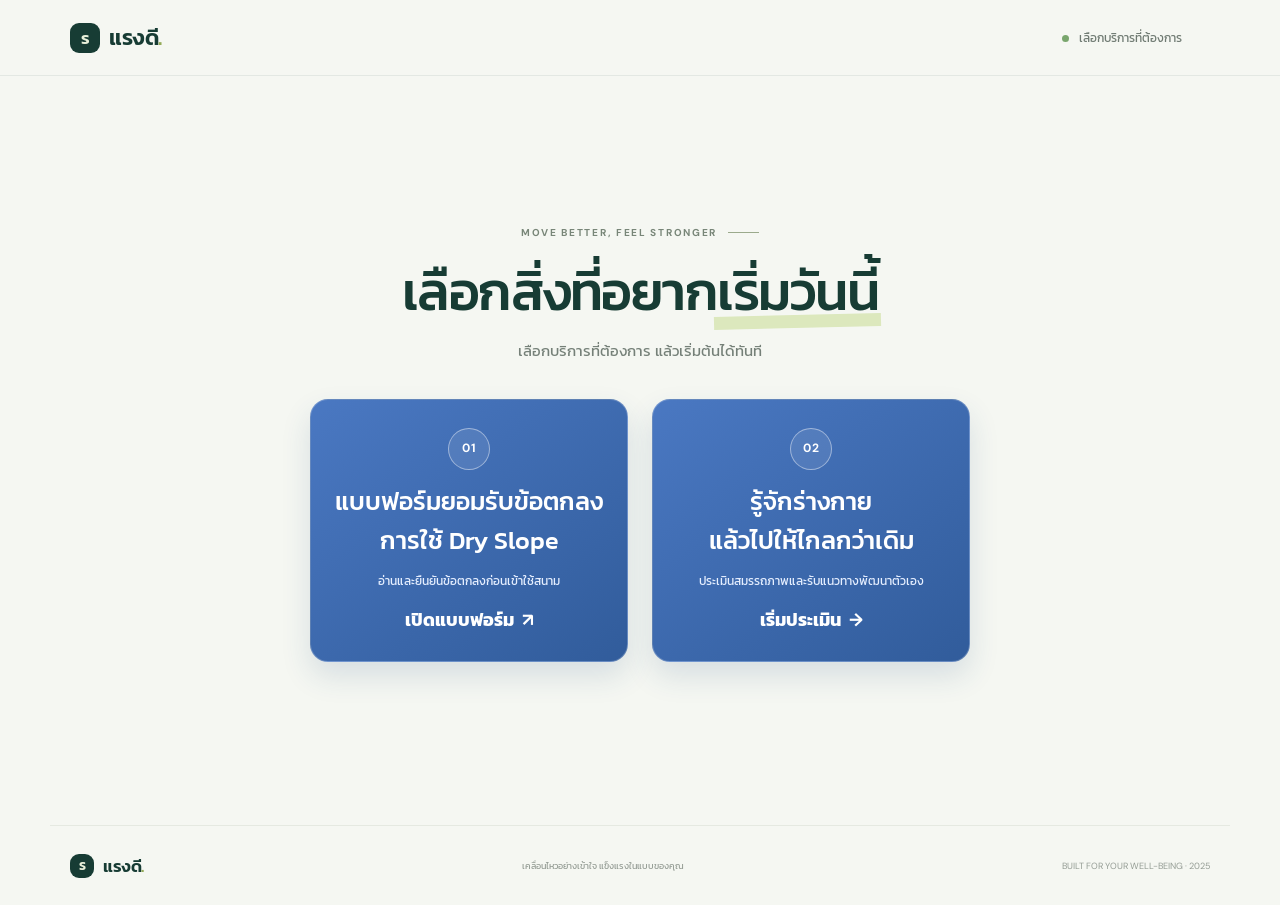
==== commit 70ddda36: "Improve homepage service buttons Co-authored-by: Copilot <223556219+Copilot@users.noreply.github.com" ====
--- a/index.html
+++ b/index.html
@@ -30,38 +30,32 @@
       <section class="hero">
         <div class="hero-copy">
           <div class="eyebrow"><span>MOVE BETTER, FEEL STRONGER</span><span class="eyebrow-line"></span></div>
-          <h1>เลือกสิ่งที่อยาก<br /><span class="highlight">เริ่มวันนี้</span></h1>
-          <p>เลือกแบบฟอร์มข้อตกลง Dry Slope<br class="desktop-break" />หรือเริ่มประเมินสมรรถภาพของคุณ</p>
+          <h1>เลือกสิ่งที่อยาก<span class="highlight">เริ่มวันนี้</span></h1>
+          <p>เลือกบริการที่ต้องการ แล้วเริ่มต้นได้ทันที</p>
           <nav class="hero-actions" aria-label="เลือกสิ่งที่ต้องการทำ">
             <a
-              class="button button-primary hero-action"
+              class="button hero-action home-choice"
+              aria-label="แบบฟอร์มยอมรับข้อตกลงการใช้ Dry Slope"
               href="https://docs.google.com/forms/d/e/1FAIpQLScH63zeYPPfbzRWlO2rKK5oqTM8BDDLRHNItbQUmSj5JKITpA/viewform"
               target="_blank"
               rel="noopener noreferrer"
             >
-              <span>แบบฟอร์มยอมรับข้อตกลงการใช้ Dry Slope</span>
-              <span aria-hidden="true">↗</span>
+              <span class="home-choice-number" aria-hidden="true">01</span>
+              <span class="home-choice-title">แบบฟอร์มยอมรับข้อตกลง<br />การใช้ Dry Slope</span>
+              <span class="home-choice-description">อ่านและยืนยันข้อตกลงก่อนเข้าใช้สนาม</span>
+              <span class="home-choice-cta">เปิดแบบฟอร์ม <span aria-hidden="true">↗</span></span>
             </a>
-            <a class="button button-dark hero-action" href="assessment.html">
-              <span>รู้จักร่างกาย แล้วไปให้ไกลกว่าเดิม</span>
-              <span aria-hidden="true">↓</span>
+            <a
+              class="button hero-action home-choice"
+              aria-label="รู้จักร่างกาย แล้วไปให้ไกลกว่าเดิม"
+              href="assessment.html"
+            >
+              <span class="home-choice-number" aria-hidden="true">02</span>
+              <span class="home-choice-title">รู้จักร่างกาย<br />แล้วไปให้ไกลกว่าเดิม</span>
+              <span class="home-choice-description">ประเมินสมรรถภาพและรับแนวทางพัฒนาตัวเอง</span>
+              <span class="home-choice-cta">เริ่มประเมิน <span aria-hidden="true">→</span></span>
             </a>
           </nav>
-        </div>
-        <div class="hero-art" aria-hidden="true">
-          <div class="art-sun"></div>
-          <div class="art-circle art-circle-one"></div>
-          <div class="art-circle art-circle-two"></div>
-          <div class="art-caption"><span>YOUR BODY.</span><strong>YOUR PACE.</strong></div>
-          <svg class="art-figure" viewBox="0 0 330 310" fill="none">
-            <path d="M91 299c16-34 25-66 26-95 1-17-1-32-3-47l-24-36c-7-10-10-22-8-34l8-40c2-9 13-7 12 2l-3 31 16-40c4-9 15-4 11 5l-12 37 22-32c6-8 15 0 10 8l-18 31 19-17c8-6 15 5 8 11l-30 28-2 49c5 24 17 42 39 56l25-58c4-10 18-7 16 4l-10 69c-2 13-9 25-20 33l-35 35H91Z" fill="#E9F0D8" stroke="#123F35" stroke-width="4" stroke-linejoin="round"/>
-            <path d="m120 77 19-5M91 121l28 8M111 204c23 8 38 8 56 1M188 236l26 7" stroke="#123F35" stroke-width="4" stroke-linecap="round"/>
-            <circle cx="158" cy="51" r="22" fill="#F2B69B" stroke="#123F35" stroke-width="4"/>
-            <path d="M138 47c2-17 13-29 28-27 12 2 17 11 16 22-12-5-25-3-44 5Z" fill="#123F35"/>
-            <path d="M71 299h196" stroke="#123F35" stroke-width="4" stroke-linecap="round"/>
-          </svg>
-          <div class="art-sticker"><span>4</span><small>ฐานทดสอบ</small></div>
-          <div class="art-sparkle sparkle-one">✳</div><div class="art-sparkle sparkle-two">✳</div>
         </div>
       </section>
 
--- a/styles.css
+++ b/styles.css
@@ -49,6 +49,23 @@
 .hero-actions { display: grid; max-width: 440px; gap: 10px; }
 .hero-action { min-height: 58px; justify-content: space-between; padding: 12px 18px; border-radius: 10px; font-size: 14px; line-height: 1.45; text-align: left; text-decoration: none; }
 .hero-action span:last-child { flex: 0 0 auto; margin-left: 12px; font-size: 18px; }
+.home-page main { display: grid; min-height: calc(100vh - 156px); align-items: center; }
+.home-page .hero { display: block; min-height: 0; padding: 54px 24px 62px; overflow: visible; }
+.home-page .hero-copy { padding-left: 0; text-align: center; }
+.home-page .eyebrow { justify-content: center; }
+.home-page .hero h1 { margin-top: 20px; font-size: clamp(38px, 4.5vw, 54px); }
+.home-page .hero-copy p { margin-bottom: 34px; font-size: 15px; }
+.home-page .hero-actions { grid-template-columns: repeat(2, minmax(0, 1fr)); max-width: 860px; gap: 24px; margin: 0 auto; }
+.home-page .hero-action { min-height: 258px; align-items: center; flex-direction: column; justify-content: center; gap: 12px; padding: 28px 24px; border: 1px solid #ffffff36; border-radius: 18px; background: linear-gradient(145deg, #4a78c2, #315c9b); box-shadow: 0 14px 30px #254b8024; color: white; text-align: center; white-space: normal; }
+.home-page .hero-action:hover { background: linear-gradient(145deg, #416fb8, #284f89); box-shadow: 0 18px 34px #254b8033; transform: translateY(-4px); }
+.home-page .hero-action:focus-visible { outline: 3px solid #e6bd52; outline-offset: 4px; }
+.home-page .hero-action span:last-child { margin-left: 0; }
+.home-choice-number { display: grid; width: 42px; height: 42px; flex: 0 0 auto; place-items: center; border: 1px solid #ffffff70; border-radius: 50%; background: #ffffff18; font-size: 12px; font-weight: 700; letter-spacing: 1px; }
+.home-choice-title { display: block; font-family: "Kanit", sans-serif; font-size: clamp(19px, 2.2vw, 25px); font-weight: 500; line-height: 1.55; }
+.home-choice-description { display: block; color: #e6efff; font-size: 12px; font-weight: 400; line-height: 1.6; }
+.home-choice-cta { display: inline-flex; align-items: center; gap: 8px; margin-top: 4px; font-size: 12px; font-weight: 700; }
+.home-choice-cta span { font-size: 17px; transition: transform .18s ease; }
+.home-choice:hover .home-choice-cta span { transform: translate(3px, -2px); }
 .hero-art { position: relative; height: 354px; overflow: hidden; border-radius: 48% 46% 12px 12px; background: #e8eddf; }
 .art-sun { position: absolute; top: 38px; right: 88px; width: 94px; height: 94px; border-radius: 50%; background: #e9c873; }
 .art-circle { position: absolute; border: 1px solid rgba(53,88,64,.18); border-radius: 50%; }
@@ -171,11 +188,13 @@
 @media (min-width: 1400px) { .hero { min-height: 470px; } }
 @media (max-width: 760px) {
   .topbar { height: 64px; padding: 0 20px; }.brand { font-size: 20px; }.topbar-note { display: none; }
+  .home-page main { min-height: calc(100vh - 144px); }.home-page .hero { padding: 50px 20px; }.home-page .hero-actions { gap: 16px; }
   .hero { grid-template-columns: 1fr .8fr; min-height: 470px; padding: 32px 20px 26px; }.hero-copy { padding-left: 0; }.hero h1 { font-size: clamp(35px, 7vw, 49px); }.hero-copy p { font-size: 12px; }.hero-art { height: 285px; }.art-figure { right: 48px; width: 235px; height: 270px; }.art-sun { right: 45px; width: 78px; height: 78px; }.art-circle-one { right: 28px; width: 205px; height: 205px; }.art-circle-two { right: 5px; width: 250px; height: 250px; }.art-sticker { right: 10px; bottom: 34px; width: 55px; height: 55px; }.art-caption { top: 40px; left: 17px; }.sparkle-two { left: 30px; }
   .section-wrap { padding-right: 20px; padding-left: 20px; }.profile-section { padding-top: 25px; }.form-grid { grid-template-columns: repeat(2, 1fr); }.field-name, .field-email { grid-column: span 2; }.test-grid { gap: 10px; }.test-card { padding: 17px 15px; }.test-name { font-size: 13px; }.test-description { min-height: 54px; font-size: 10px; }.level-option span { gap: 4px; font-size: 9px; }.results-grid { gap: 10px; }.result-card { padding: 18px; }.chart-wrap { min-height: 250px; }.chart-wrap svg { height: 250px; }
 }
 @media (max-width: 540px) {
   .topbar { padding: 0 16px; }.hero { display: block; min-height: 680px; padding: 39px 20px 22px; }.assessment-page .hero { min-height: 550px; }.hero-copy { position: relative; z-index: 2; }.hero h1 { margin-top: 14px; font-size: 43px; }.hero-actions { gap: 8px; }.hero-action { min-height: 56px; padding: 10px 14px; font-size: 12px; }.hero-art { position: absolute; right: 20px; bottom: 18px; left: 20px; height: 240px; border-radius: 45% 45% 10px 10px; }.art-figure { right: calc(50% - 112px); width: 215px; height: 230px; }.art-sun { top: 18px; right: calc(50% - 83px); width: 65px; height: 65px; }.art-circle-one { top: 45px; right: calc(50% - 101px); width: 185px; height: 185px; }.art-circle-two { top: 25px; right: calc(50% - 123px); width: 230px; height: 230px; }.art-caption { top: 34px; left: 22px; }.art-sticker { right: 22px; bottom: 24px; }.sparkle-one { top: 75px; right: 24px; }.sparkle-two { top: 137px; left: 22px; }
+  .home-page main { min-height: 0; }.home-page .hero { min-height: 0; padding: 42px 18px 36px; }.home-page .hero h1 { font-size: 37px; }.home-page .hero-copy p { margin-bottom: 24px; font-size: 13px; }.home-page .hero-actions { grid-template-columns: 1fr; max-width: 390px; gap: 14px; }.home-page .hero-action { min-height: 210px; padding: 24px 18px; }.home-choice-title { font-size: 22px; }
   .section-wrap { padding: 45px 16px 18px; }.profile-section { padding-top: 22px; }.section-heading { align-items: start; }.section-heading h2 { font-size: 26px; }.section-side-note { font-size: 9px; }.profile-card { padding: 20px 16px 16px; }.profile-card-top { gap: 10px; }.profile-card-top p { font-size: 9px; }.required-note { font-size: 9px; }.form-grid { gap: 12px 9px; }.field { font-size: 10px; }.field input, .field select { height: 41px; padding: 0 9px; font-size: 11px; }.profile-card-bottom { align-items: start; gap: 10px; }.privacy-note { max-width: 145px; line-height: 1.6; }.profile-card-bottom .button { min-height: 36px; padding: 0 11px; font-size: 10px; white-space: nowrap; }
   .tests-section { padding-top: 50px; }.progress-block { width: 110px; margin-top: 5px; font-size: 9px; }.test-grid { grid-template-columns: 1fr; }.test-card { padding: 17px; }.test-description { min-height: 0; margin: 12px 0; }.test-footer { align-items: start; gap: 12px; font-size: 9px; line-height: 1.6; }.test-footer .button { min-height: 38px; padding: 0 11px; font-size: 10px; white-space: nowrap; }
   .results-section { padding-top: 48px; }.results-section > .section-heading { align-items: end; }.results-section .section-heading .button { min-height: 36px; padding: 0 9px; font-size: 9px; }.results-grid { grid-template-columns: 1fr; }.result-card { padding: 19px; }.chart-wrap { min-height: 265px; }.chart-wrap svg { height: 265px; }.result-bottom { gap: 12px; font-size: 9px; }.result-bottom .text-link { font-size: 9px; white-space: nowrap; }
